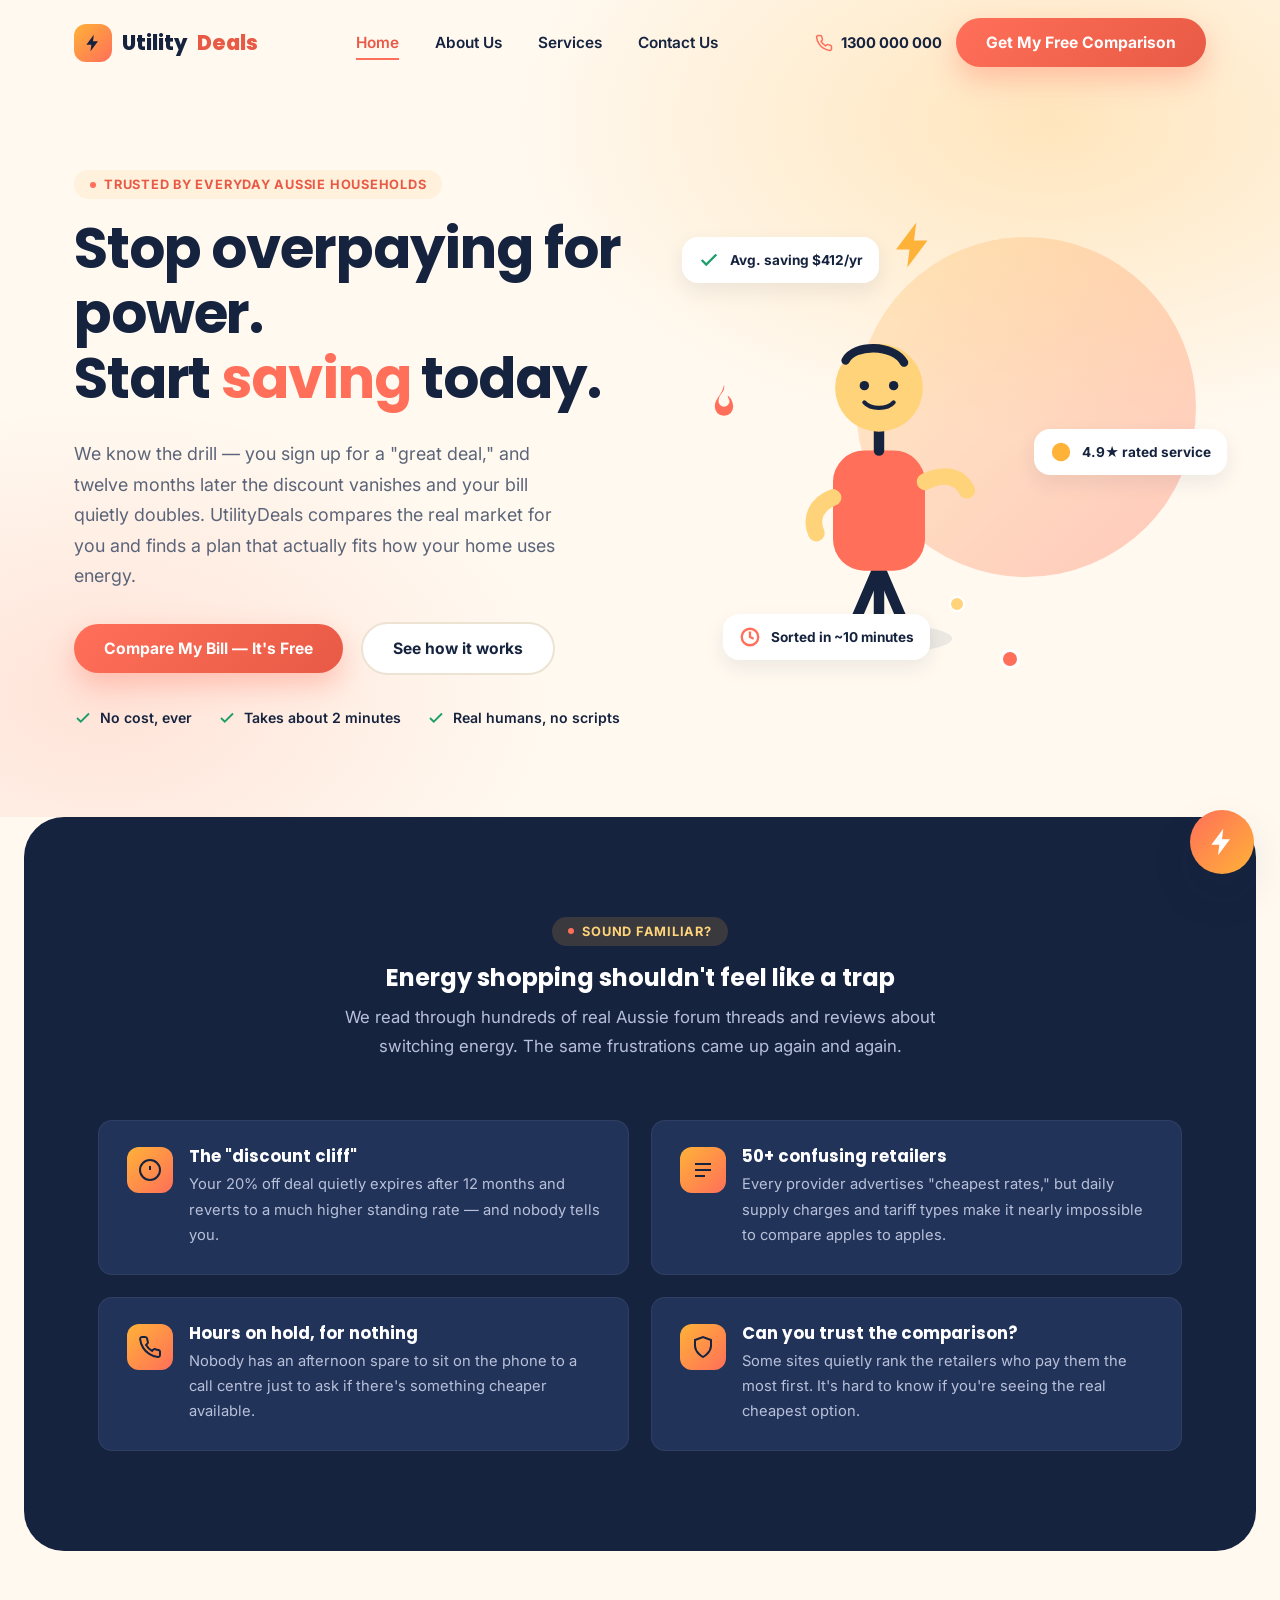
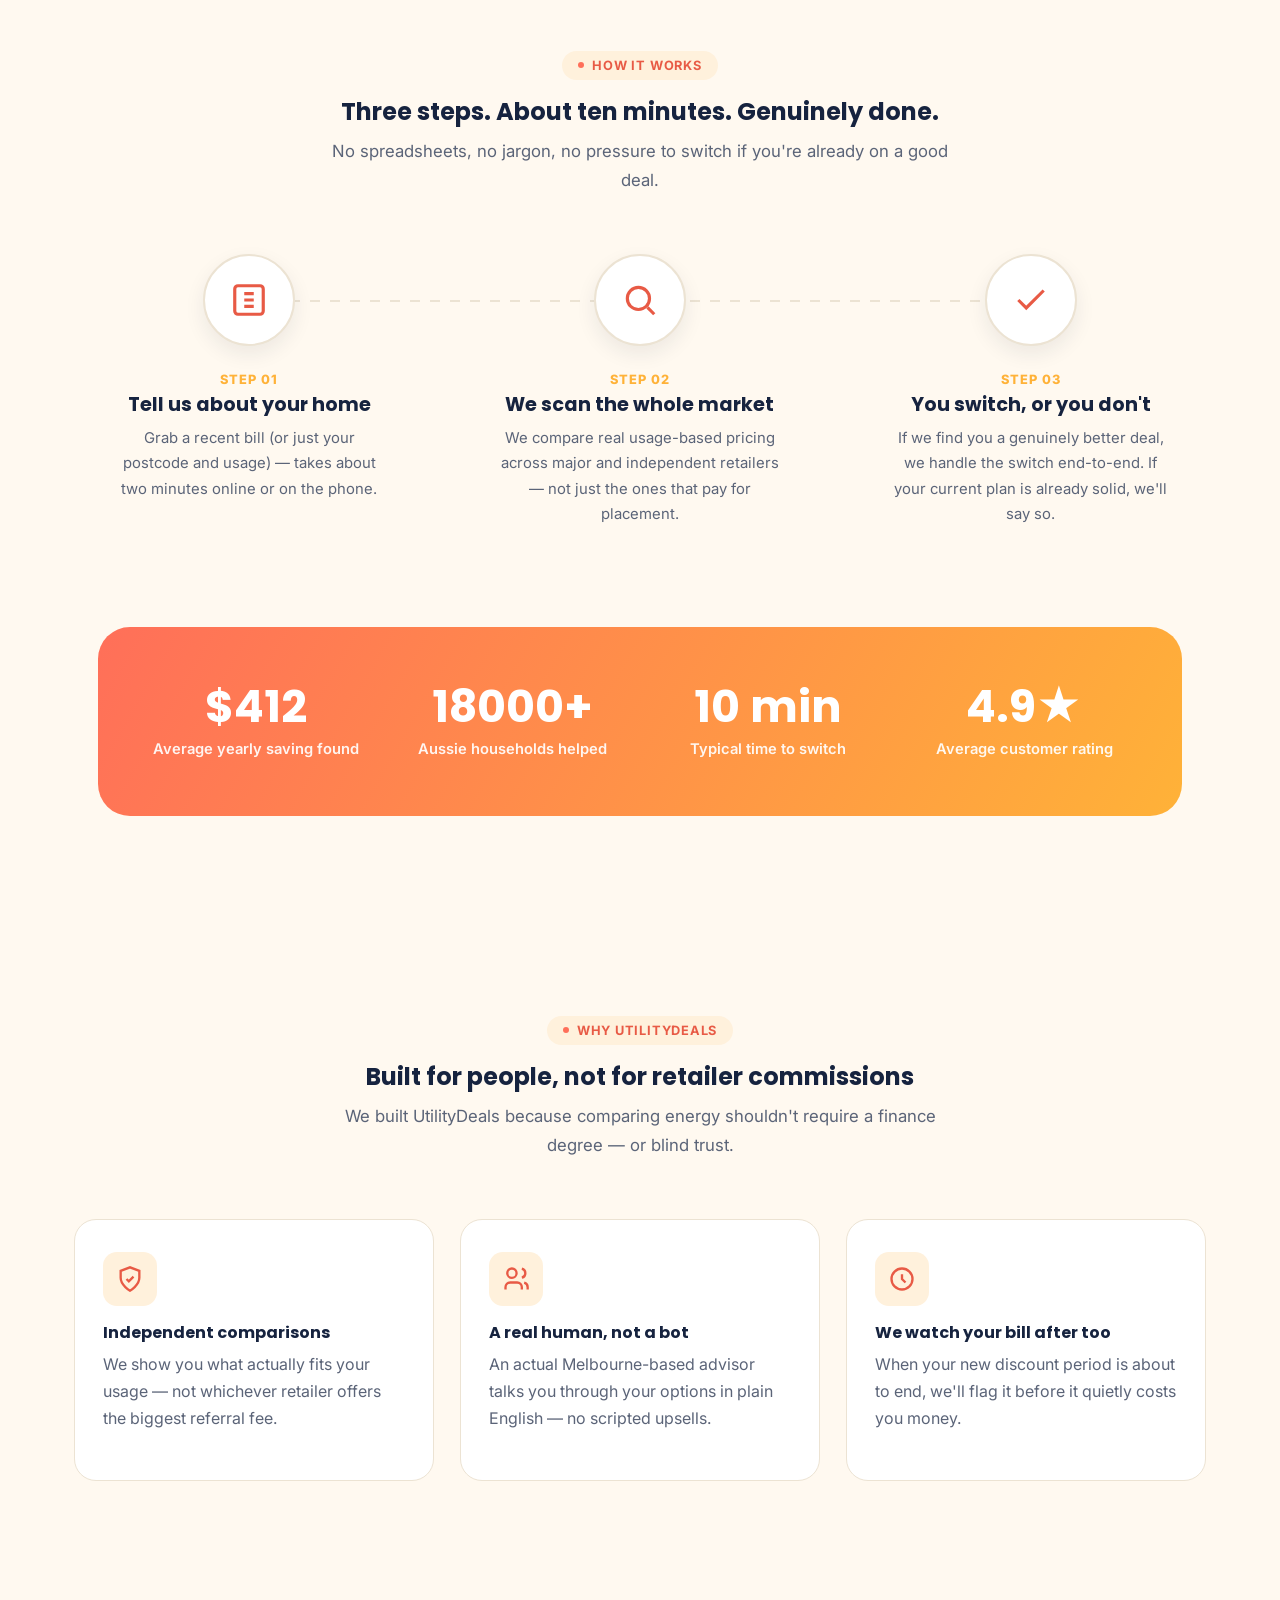
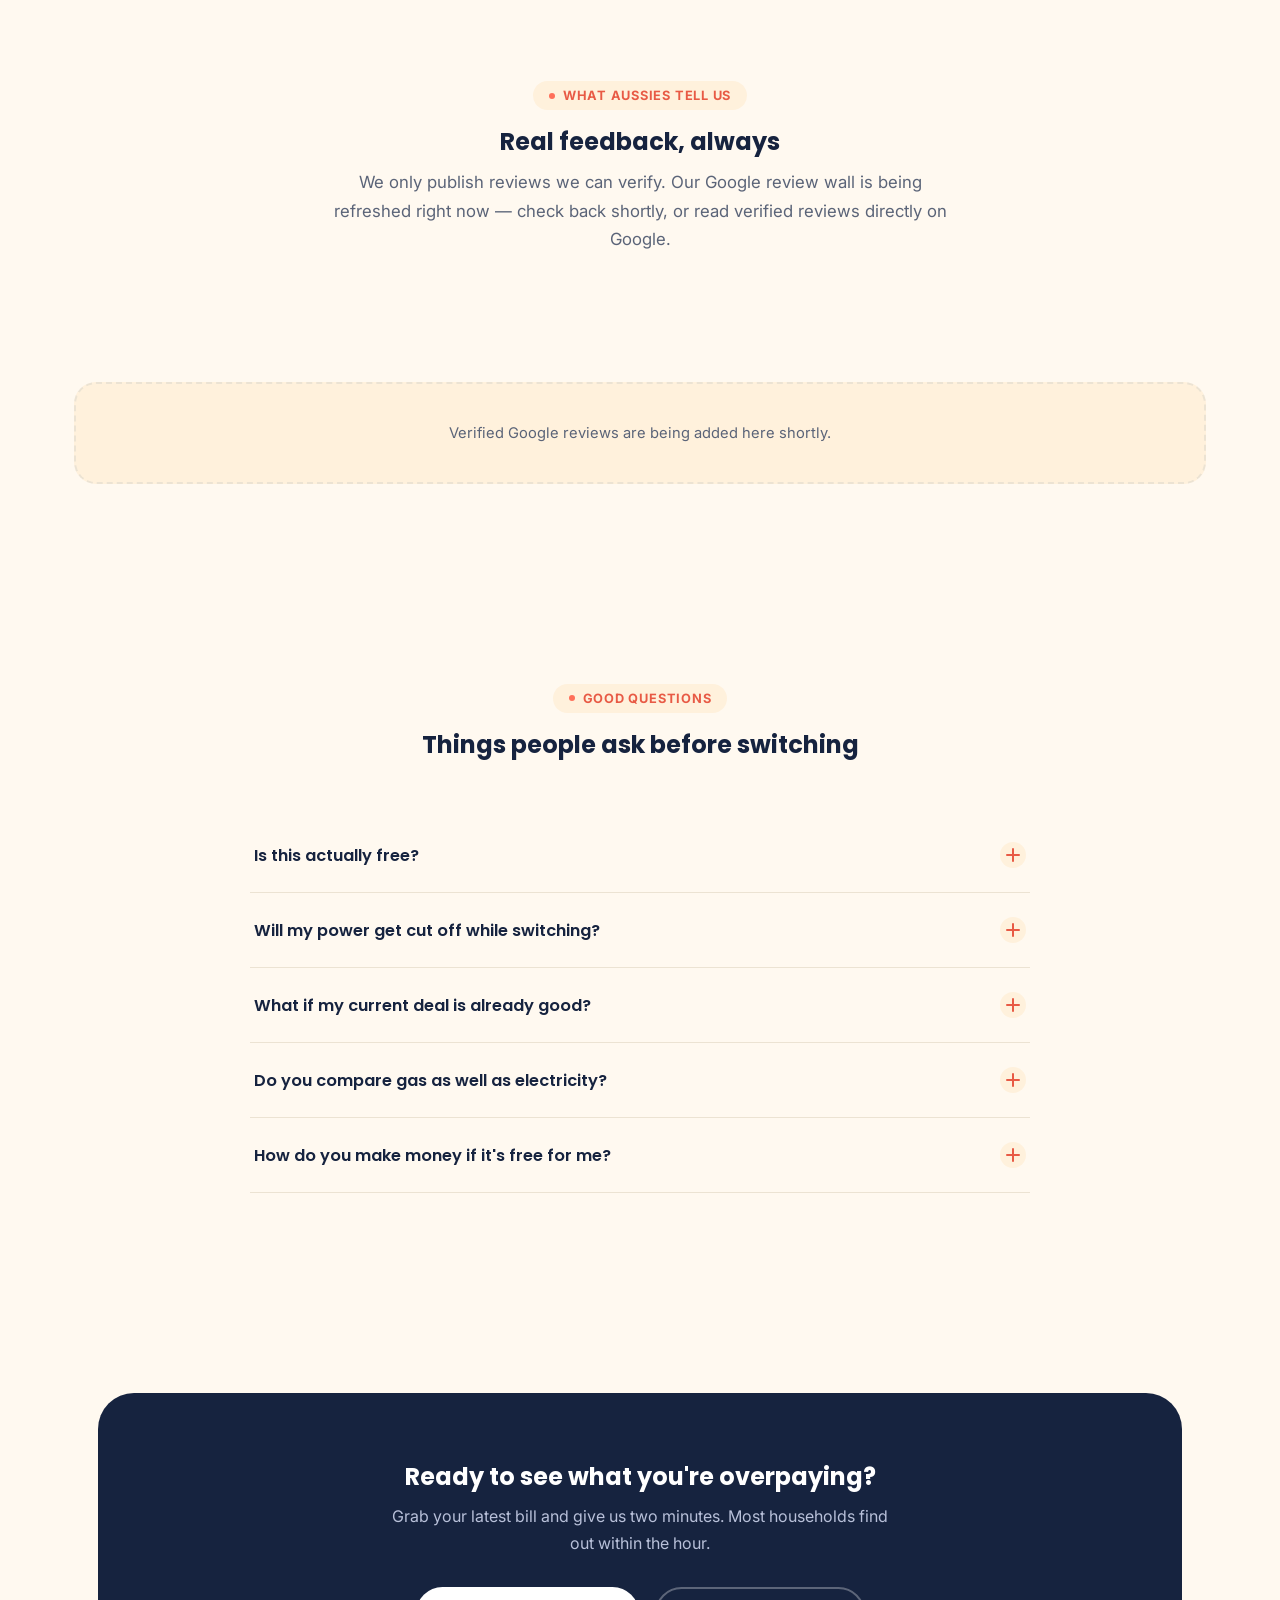
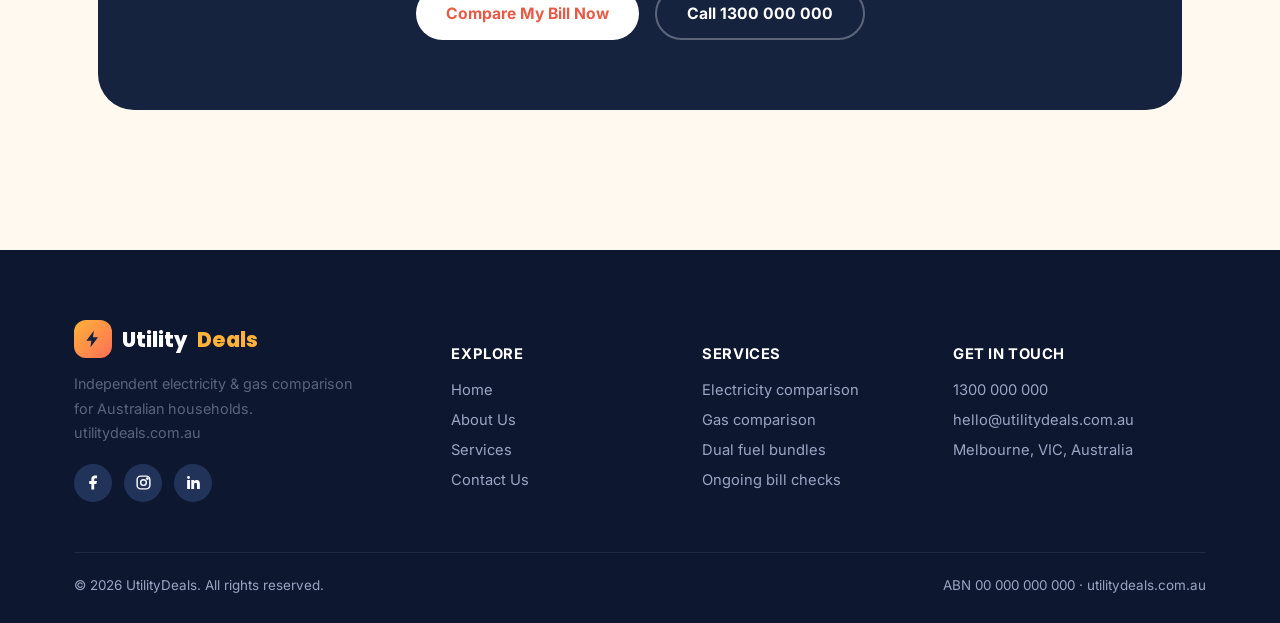
==== index.html @ cd5cb6c4 "Add UtilityDeals redesign: 4-page animated marketing site Static HTML/CSS/JS site (Home, About Us, S" ====
<!DOCTYPE html>
<html lang="en-AU">
<head>
<meta charset="UTF-8">
<meta name="viewport" content="width=device-width, initial-scale=1.0">
<title>UtilityDeals — Stop Overpaying for Power. Start Saving Today.</title>
<meta name="description" content="UtilityDeals compares electricity and gas plans from Australia's retailers and finds you a genuinely better deal — no bias, no jargon, no hold music.">
<link rel="preconnect" href="https://fonts.googleapis.com">
<link rel="preconnect" href="https://fonts.gstatic.com" crossorigin>
<link href="https://fonts.googleapis.com/css2?family=Inter:wght@400;500;600;700;800&family=Poppins:wght@600;700;800&display=swap" rel="stylesheet">
<link rel="stylesheet" href="css/style.css">
</head>
<body>

<!-- ============ HEADER ============ -->
<header class="site-header">
  <div class="container nav-inner">
    <a href="index.html" class="logo">
      <span class="mark">
        <svg viewBox="0 0 24 24" fill="none"><path d="M13 2 4 14h6l-1 8 9-12h-6l1-8Z" fill="#16233F"/></svg>
      </span>
      Utility<span class="hub">Deals</span>
    </a>
    <nav class="nav-links">
      <a href="index.html">Home</a>
      <a href="about.html">About Us</a>
      <a href="services.html">Services</a>
      <a href="contact.html">Contact Us</a>
    </nav>
    <div class="nav-cta">
      <a href="tel:1300000000" class="nav-phone">
        <svg viewBox="0 0 24 24" fill="none" stroke="currentColor" stroke-width="2"><path d="M22 16.92v3a2 2 0 0 1-2.18 2 19.79 19.79 0 0 1-8.63-3.07 19.5 19.5 0 0 1-6-6 19.79 19.79 0 0 1-3.07-8.67A2 2 0 0 1 4.11 2h3a2 2 0 0 1 2 1.72c.127.96.362 1.903.7 2.81a2 2 0 0 1-.45 2.11L8.09 9.91a16 16 0 0 0 6 6l1.27-1.27a2 2 0 0 1 2.11-.45c.907.338 1.85.573 2.81.7A2 2 0 0 1 22 16.92z"/></svg>
        1300 000 000
      </a>
      <a href="contact.html" class="btn btn-primary">Get My Free Comparison</a>
    </div>
    <button class="menu-toggle" aria-label="Menu"><span></span><span></span><span></span></button>
  </div>
</header>

<!-- ============ HERO ============ -->
<section class="hero">
  <div class="container hero-grid">
    <div class="hero-copy">
      <div class="eyebrow reveal in"><span class="dot"></span> Trusted by everyday Aussie households</div>
      <h1 class="reveal in">Stop overpaying for power.<br>Start <span class="accent">saving</span> today.</h1>
      <p class="hero-sub reveal in">We know the drill — you sign up for a "great deal," and twelve months later the discount vanishes and your bill quietly doubles. UtilityDeals compares the real market for you and finds a plan that actually fits how your home uses energy.</p>
      <div class="hero-actions reveal in">
        <a href="contact.html" class="btn btn-primary">Compare My Bill — It's Free</a>
        <a href="services.html" class="btn btn-ghost">See how it works</a>
      </div>
      <div class="hero-trust reveal in">
        <div class="item"><svg viewBox="0 0 24 24" fill="none" stroke="currentColor" stroke-width="2.5"><path d="M20 6 9 17l-5-5"/></svg> No cost, ever</div>
        <div class="item"><svg viewBox="0 0 24 24" fill="none" stroke="currentColor" stroke-width="2.5"><path d="M20 6 9 17l-5-5"/></svg> Takes about 2 minutes</div>
        <div class="item"><svg viewBox="0 0 24 24" fill="none" stroke="currentColor" stroke-width="2.5"><path d="M20 6 9 17l-5-5"/></svg> Real humans, no scripts</div>
      </div>
    </div>

    <div class="hero-art">
      <div class="blob" data-depth="10" style="width:340px;height:340px;top:6%;right:2%;background:linear-gradient(135deg,var(--gold-light),var(--coral));opacity:.35;"></div>

      <!-- Mascot character -->
      <svg data-depth="18" class="walk-cycle" style="position:absolute;left:14%;bottom:6%;width:230px" viewBox="0 0 220 320" fill="none">
        <ellipse cx="110" cy="300" rx="70" ry="14" fill="#16233F" opacity=".08"/>
        <path d="M110 300v-70" stroke="#16233F" stroke-width="10" stroke-linecap="round"/>
        <path d="M110 230 80 300M110 230l30 70" stroke="#16233F" stroke-width="10" stroke-linecap="round"/>
        <rect x="66" y="120" width="88" height="115" rx="30" fill="#FF6F59"/>
        <path d="M110 120V90" stroke="#16233F" stroke-width="10" stroke-linecap="round"/>
        <g class="wave-hand">
          <path d="M154 150c20-10 34-4 40 8" stroke="#FFD37A" stroke-width="16" stroke-linecap="round"/>
        </g>
        <path d="M66 165c-16 6-22 20-16 34" stroke="#FFD37A" stroke-width="16" stroke-linecap="round"/>
        <circle cx="110" cy="60" r="42" fill="#FFD37A"/>
        <circle cx="96" cy="58" r="4.5" fill="#16233F"/>
        <circle cx="124" cy="58" r="4.5" fill="#16233F"/>
        <path d="M96 74c6 7 22 7 28 0" stroke="#16233F" stroke-width="4" stroke-linecap="round"/>
        <path d="M78 34c8-16 46-16 56 2" stroke="#16233F" stroke-width="8" stroke-linecap="round" fill="none"/>
      </svg>

      <!-- floating lightning + flame + coins -->
      <svg data-depth="30" class="spark" style="position:absolute;top:2%;left:38%;width:54px" viewBox="0 0 24 24" fill="none"><path d="M13 2 4 14h6l-1 8 9-12h-6l1-8Z" fill="#FFB238"/></svg>
      <svg data-depth="24" style="position:absolute;top:36%;left:2%;width:44px" viewBox="0 0 24 24" fill="none"><path d="M12 2c1 4-3 5-3 9a3 3 0 0 0 6 0c0-1-1-2-1-3 2 1 3 4 3 6a5 5 0 0 1-10 0c0-5 4-6 5-12Z" fill="#FF6F59"/></svg>

      <div class="coin-drift" style="position:absolute;left:40%;bottom:10%;width:26px;height:26px;border-radius:50%;background:var(--gold);border:3px solid #fff;box-shadow:var(--shadow-sm)"></div>
      <div class="coin-drift d2" style="position:absolute;left:60%;bottom:4%;width:20px;height:20px;border-radius:50%;background:var(--coral);border:3px solid #fff;"></div>
      <div class="coin-drift d3" style="position:absolute;left:50%;bottom:16%;width:16px;height:16px;border-radius:50%;background:var(--gold-light);border:2px solid #fff;"></div>

      <div class="float-badge badge-1" data-depth="-14">
        <svg viewBox="0 0 24 24" fill="none" stroke="var(--green)" stroke-width="2.5"><path d="M20 6 9 17l-5-5"/></svg>
        Avg. saving $412/yr
      </div>
      <div class="float-badge badge-2" data-depth="-10">
        <svg viewBox="0 0 24 24" fill="none"><circle cx="12" cy="12" r="10" fill="#FFB238"/></svg>
        4.9★ rated service
      </div>
      <div class="float-badge badge-3" data-depth="-18">
        <svg viewBox="0 0 24 24" fill="none" stroke="var(--coral)" stroke-width="2.5"><path d="M12 6v6l4 2"/><circle cx="12" cy="12" r="9"/></svg>
        Sorted in ~10 minutes
      </div>
    </div>
  </div>
</section>

<!-- ============ PAIN POINTS ============ -->
<section class="pain-section">
  <div class="container">
    <div class="section-head reveal">
      <div class="eyebrow" style="background:rgba(255,178,56,.15);color:var(--gold-light)"><span class="dot"></span> Sound familiar?</div>
      <h2>Energy shopping shouldn't feel like a trap</h2>
      <p>We read through hundreds of real Aussie forum threads and reviews about switching energy. The same frustrations came up again and again.</p>
    </div>
    <div class="pain-grid stagger">
      <div class="pain-card reveal">
        <div class="ico"><svg viewBox="0 0 24 24" fill="none" stroke="#16233F" stroke-width="2"><path d="M12 8v4M12 16h.01"/><circle cx="12" cy="12" r="10"/></svg></div>
        <div><h4>The "discount cliff"</h4><p>Your 20% off deal quietly expires after 12 months and reverts to a much higher standing rate — and nobody tells you.</p></div>
      </div>
      <div class="pain-card reveal">
        <div class="ico"><svg viewBox="0 0 24 24" fill="none" stroke="#16233F" stroke-width="2"><path d="M4 6h16M4 12h16M4 18h10"/></svg></div>
        <div><h4>50+ confusing retailers</h4><p>Every provider advertises "cheapest rates," but daily supply charges and tariff types make it nearly impossible to compare apples to apples.</p></div>
      </div>
      <div class="pain-card reveal">
        <div class="ico"><svg viewBox="0 0 24 24" fill="none" stroke="#16233F" stroke-width="2"><path d="M22 16.92v3a2 2 0 0 1-2.18 2 19.79 19.79 0 0 1-8.63-3.07 19.5 19.5 0 0 1-6-6 19.79 19.79 0 0 1-3.07-8.67A2 2 0 0 1 4.11 2h3a2 2 0 0 1 2 1.72c.127.96.362 1.903.7 2.81a2 2 0 0 1-.45 2.11L8.09 9.91a16 16 0 0 0 6 6l1.27-1.27a2 2 0 0 1 2.11-.45c.907.338 1.85.573 2.81.7A2 2 0 0 1 22 16.92z"/></svg></div>
        <div><h4>Hours on hold, for nothing</h4><p>Nobody has an afternoon spare to sit on the phone to a call centre just to ask if there's something cheaper available.</p></div>
      </div>
      <div class="pain-card reveal">
        <div class="ico"><svg viewBox="0 0 24 24" fill="none" stroke="#16233F" stroke-width="2"><path d="M12 22s8-4.5 8-11V5l-8-3-8 3v6c0 6.5 8 11 8 11Z"/></svg></div>
        <div><h4>Can you trust the comparison?</h4><p>Some sites quietly rank the retailers who pay them the most first. It's hard to know if you're seeing the real cheapest option.</p></div>
      </div>
    </div>
  </div>
</section>

<!-- ============ HOW IT WORKS ============ -->
<section class="steps">
  <div class="container">
    <div class="section-head reveal">
      <div class="eyebrow"><span class="dot"></span> How it works</div>
      <h2>Three steps. About ten minutes. Genuinely done.</h2>
      <p>No spreadsheets, no jargon, no pressure to switch if you're already on a good deal.</p>
    </div>
    <div class="steps-track stagger">
      <div class="step reveal">
        <div class="step-num"><svg viewBox="0 0 24 24" fill="none" stroke="currentColor" stroke-width="2"><path d="M9 12h6M9 16h6M9 8h6M5 21h14a2 2 0 0 0 2-2V5a2 2 0 0 0-2-2H5a2 2 0 0 0-2 2v14a2 2 0 0 0 2 2Z"/></svg></div>
        <span class="step-tag">Step 01</span>
        <h3>Tell us about your home</h3>
        <p>Grab a recent bill (or just your postcode and usage) — takes about two minutes online or on the phone.</p>
      </div>
      <div class="step reveal">
        <div class="step-num"><svg viewBox="0 0 24 24" fill="none" stroke="currentColor" stroke-width="2"><circle cx="11" cy="11" r="7"/><path d="m21 21-4.3-4.3"/></svg></div>
        <span class="step-tag">Step 02</span>
        <h3>We scan the whole market</h3>
        <p>We compare real usage-based pricing across major and independent retailers — not just the ones that pay for placement.</p>
      </div>
      <div class="step reveal">
        <div class="step-num"><svg viewBox="0 0 24 24" fill="none" stroke="currentColor" stroke-width="2"><path d="M20 6 9 17l-5-5"/></svg></div>
        <span class="step-tag">Step 03</span>
        <h3>You switch, or you don't</h3>
        <p>If we find you a genuinely better deal, we handle the switch end-to-end. If your current plan is already solid, we'll say so.</p>
      </div>
    </div>
  </div>
</section>

<!-- ============ STATS ============ -->
<section style="padding-top:0">
  <div class="container">
    <div class="stats-band reveal-scale">
      <div class="stats-grid">
        <div class="stat"><h3><span data-count="412" data-prefix="$">0</span></h3><p>Average yearly saving found</p></div>
        <div class="stat"><h3><span data-count="18000" data-suffix="+">0</span></h3><p>Aussie households helped</p></div>
        <div class="stat"><h3><span data-count="10" data-suffix=" min">0</span></h3><p>Typical time to switch</p></div>
        <div class="stat"><h3><span data-count="4.9" data-suffix="★">0</span></h3><p>Average customer rating</p></div>
      </div>
    </div>
  </div>
</section>

<!-- ============ DIFFERENCE ============ -->
<section>
  <div class="container">
    <div class="section-head reveal">
      <div class="eyebrow"><span class="dot"></span> Why UtilityDeals</div>
      <h2>Built for people, not for retailer commissions</h2>
      <p>We built UtilityDeals because comparing energy shouldn't require a finance degree — or blind trust.</p>
    </div>
    <div class="diff-grid stagger">
      <div class="diff-card reveal">
        <div class="ico"><svg viewBox="0 0 24 24" fill="none" stroke="currentColor" stroke-width="2"><path d="M12 22s8-4.5 8-11V5l-8-3-8 3v6c0 6.5 8 11 8 11Z"/><path d="m9 12 2 2 4-4"/></svg></div>
        <h4>Independent comparisons</h4>
        <p>We show you what actually fits your usage — not whichever retailer offers the biggest referral fee.</p>
      </div>
      <div class="diff-card reveal">
        <div class="ico"><svg viewBox="0 0 24 24" fill="none" stroke="currentColor" stroke-width="2"><path d="M17 21v-2a4 4 0 0 0-4-4H7a4 4 0 0 0-4 4v2M12.5 7a4 4 0 1 1-8 0 4 4 0 0 1 8 0ZM22 21v-2a4 4 0 0 0-3-3.87M17 3.13a4 4 0 0 1 0 7.75"/></svg></div>
        <h4>A real human, not a bot</h4>
        <p>An actual Melbourne-based advisor talks you through your options in plain English — no scripted upsells.</p>
      </div>
      <div class="diff-card reveal">
        <div class="ico"><svg viewBox="0 0 24 24" fill="none" stroke="currentColor" stroke-width="2"><path d="M12 8v4l3 3"/><circle cx="12" cy="12" r="9"/></svg></div>
        <h4>We watch your bill after too</h4>
        <p>When your new discount period is about to end, we'll flag it before it quietly costs you money.</p>
      </div>
    </div>
  </div>
</section>

<!-- ============ TRUST / REVIEWS ============ -->
<section>
  <div class="container">
    <div class="section-head reveal">
      <div class="eyebrow"><span class="dot"></span> What Aussies tell us</div>
      <h2>Real feedback, always</h2>
      <p>We only publish reviews we can verify. Our Google review wall is being refreshed right now — check back shortly, or read verified reviews directly on Google.</p>
    </div>
    <div class="trust-strip reveal">
      <div class="stars">
        <svg viewBox="0 0 24 24" fill="currentColor"><path d="M12 2l2.9 6.6 7.1.6-5.4 4.6 1.7 7-6.3-3.9L6 21l1.7-7L2.3 9.2l7.1-.6L12 2Z"/></svg>
        <svg viewBox="0 0 24 24" fill="currentColor"><path d="M12 2l2.9 6.6 7.1.6-5.4 4.6 1.7 7-6.3-3.9L6 21l1.7-7L2.3 9.2l7.1-.6L12 2Z"/></svg>
        <svg viewBox="0 0 24 24" fill="currentColor"><path d="M12 2l2.9 6.6 7.1.6-5.4 4.6 1.7 7-6.3-3.9L6 21l1.7-7L2.3 9.2l7.1-.6L12 2Z"/></svg>
        <svg viewBox="0 0 24 24" fill="currentColor"><path d="M12 2l2.9 6.6 7.1.6-5.4 4.6 1.7 7-6.3-3.9L6 21l1.7-7L2.3 9.2l7.1-.6L12 2Z"/></svg>
        <svg viewBox="0 0 24 24" fill="currentColor"><path d="M12 2l2.9 6.6 7.1.6-5.4 4.6 1.7 7-6.3-3.9L6 21l1.7-7L2.3 9.2l7.1-.6L12 2Z"/></svg>
      </div>
      <strong>Rated by real customers on Google</strong>
    </div>
    <div class="review-placeholder reveal">
      Verified Google reviews are being added here shortly.
    </div>
  </div>
</section>

<!-- ============ FAQ ============ -->
<section>
  <div class="container">
    <div class="section-head reveal">
      <div class="eyebrow"><span class="dot"></span> Good questions</div>
      <h2>Things people ask before switching</h2>
    </div>
    <div class="faq-list stagger">
      <div class="faq-item reveal">
        <button class="faq-q">Is this actually free? <span class="plus"></span></button>
        <div class="faq-a"><p>Yes — completely. We're paid a referral fee by the retailer only if you choose to switch, so it never costs you a cent to compare, and there's zero obligation to move.</p></div>
      </div>
      <div class="faq-item reveal">
        <button class="faq-q">Will my power get cut off while switching? <span class="plus"></span></button>
        <div class="faq-a"><p>No. Switching retailers doesn't involve any physical changes to your connection — there's no risk of an outage, and there's nothing you need to do on the day.</p></div>
      </div>
      <div class="faq-item reveal">
        <button class="faq-q">What if my current deal is already good? <span class="plus"></span></button>
        <div class="faq-a"><p>Then we'll tell you straight up. We're not here to switch you for the sake of it — about 1 in 5 customers we check are already on a solid plan, and we say so.</p></div>
      </div>
      <div class="faq-item reveal">
        <button class="faq-q">Do you compare gas as well as electricity? <span class="plus"></span></button>
        <div class="faq-a"><p>Yes — electricity, gas, and dual-fuel bundles across every state where deregulated retail competition applies (NSW, VIC, SA, QLD, ACT, TAS).</p></div>
      </div>
      <div class="faq-item reveal">
        <button class="faq-q">How do you make money if it's free for me? <span class="plus"></span></button>
        <div class="faq-a"><p>Retailers pay us a small fee when we successfully connect a new customer — the same amount regardless of which retailer you choose, so we have no incentive to steer you anywhere.</p></div>
      </div>
    </div>
  </div>
</section>

<!-- ============ CTA BANNER ============ -->
<section>
  <div class="container">
    <div class="cta-banner reveal-scale">
      <h2>Ready to see what you're overpaying?</h2>
      <p>Grab your latest bill and give us two minutes. Most households find out within the hour.</p>
      <div class="actions">
        <a href="contact.html" class="btn btn-light">Compare My Bill Now</a>
        <a href="tel:1300000000" class="btn" style="background:transparent;color:#fff;border:2px solid rgba(255,255,255,.3)">Call 1300 000 000</a>
      </div>
    </div>
  </div>
</section>

<!-- ============ FOOTER ============ -->
<footer class="site-footer">
  <div class="container">
    <div class="footer-grid">
      <div class="footer-brand">
        <a href="index.html" class="logo"><span class="mark"><svg viewBox="0 0 24 24" fill="none"><path d="M13 2 4 14h6l-1 8 9-12h-6l1-8Z" fill="#16233F"/></svg></span>Utility<span class="hub" style="color:var(--gold)">Deals</span></a>
        <p>Independent electricity &amp; gas comparison for Australian households. utilitydeals.com.au</p>
        <div class="footer-social">
          <a href="#" aria-label="Facebook"><svg viewBox="0 0 24 24" fill="currentColor"><path d="M13 22v-8h3l1-4h-4V8c0-1.1.4-2 2-2h2V2h-3c-3 0-5 1.8-5 5v3H6v4h3v8h4Z"/></svg></a>
          <a href="#" aria-label="Instagram"><svg viewBox="0 0 24 24" fill="none" stroke="currentColor" stroke-width="2"><rect x="3" y="3" width="18" height="18" rx="5"/><circle cx="12" cy="12" r="4"/><circle cx="17.5" cy="6.5" r="1"/></svg></a>
          <a href="#" aria-label="LinkedIn"><svg viewBox="0 0 24 24" fill="currentColor"><path d="M6.94 5a2 2 0 1 1-4-.02 2 2 0 0 1 4 .02ZM3 8.5h4V21H3V8.5Zm6.5 0H13v1.7h.06c.5-.9 1.7-1.9 3.5-1.9 3.7 0 4.4 2.4 4.4 5.6V21h-4v-5.7c0-1.4 0-3.1-1.9-3.1s-2.2 1.5-2.2 3v5.8h-4V8.5Z"/></svg></a>
        </div>
      </div>
      <div>
        <h5>Explore</h5>
        <ul>
          <li><a href="index.html">Home</a></li>
          <li><a href="about.html">About Us</a></li>
          <li><a href="services.html">Services</a></li>
          <li><a href="contact.html">Contact Us</a></li>
        </ul>
      </div>
      <div>
        <h5>Services</h5>
        <ul>
          <li><a href="services.html">Electricity comparison</a></li>
          <li><a href="services.html">Gas comparison</a></li>
          <li><a href="services.html">Dual fuel bundles</a></li>
          <li><a href="services.html">Ongoing bill checks</a></li>
        </ul>
      </div>
      <div>
        <h5>Get in touch</h5>
        <ul>
          <li>1300 000 000</li>
          <li>hello@utilitydeals.com.au</li>
          <li>Melbourne, VIC, Australia</li>
        </ul>
      </div>
    </div>
    <div class="footer-bottom">
      <span>© 2026 UtilityDeals. All rights reserved.</span>
      <span>ABN 00 000 000 000 · utilitydeals.com.au</span>
    </div>
  </div>
</footer>

<a href="contact.html" class="mascot-fab" aria-label="Get a free comparison" title="Get a free comparison">
  <svg viewBox="0 0 24 24" fill="none"><path d="M13 2 4 14h6l-1 8 9-12h-6l1-8Z" fill="currentColor"/></svg>
</a>

<script src="js/main.js"></script>
</body>
</html>
---- css/style.css ----
/* ===========================================================
   UtilityDeals — global styles
   =========================================================== */

:root {
  --navy: #16233F;
  --navy-dark: #0D1730;
  --navy-soft: #22335A;
  --gold: #FFB238;
  --gold-light: #FFD37A;
  --coral: #FF6F59;
  --coral-dark: #E85A45;
  --green: #1E9E6B;
  --cream: #FFF9F0;
  --cream-2: #FFF1DC;
  --white: #FFFFFF;
  --text-dark: #1B2233;
  --text-muted: #5B6478;
  --border: #ECE3D3;
  --shadow: 0 20px 45px rgba(22, 35, 63, 0.10);
  --shadow-sm: 0 8px 20px rgba(22, 35, 63, 0.08);
  --radius: 22px;
  --radius-sm: 14px;
  --ease: cubic-bezier(.22,1,.36,1);
}

* { box-sizing: border-box; }
html { scroll-behavior: smooth; }

body {
  margin: 0;
  font-family: 'Inter', system-ui, -apple-system, sans-serif;
  color: var(--text-dark);
  background: var(--cream);
  overflow-x: hidden;
  -webkit-font-smoothing: antialiased;
}

h1, h2, h3, h4 {
  font-family: 'Poppins', 'Inter', sans-serif;
  font-weight: 700;
  line-height: 1.15;
  margin: 0 0 .5em;
  color: var(--navy);
}

p { line-height: 1.7; color: var(--text-muted); margin: 0 0 1em; }
a { text-decoration: none; color: inherit; }
img, svg { max-width: 100%; display: block; }
ul { margin: 0; padding: 0; list-style: none; }
button { font-family: inherit; cursor: pointer; }

.container {
  width: 100%;
  max-width: 1180px;
  margin: 0 auto;
  padding: 0 24px;
}

.eyebrow {
  display: inline-flex;
  align-items: center;
  gap: 8px;
  font-size: .8rem;
  font-weight: 700;
  letter-spacing: .06em;
  text-transform: uppercase;
  color: var(--coral-dark);
  background: var(--cream-2);
  padding: 7px 16px;
  border-radius: 100px;
  margin-bottom: 18px;
}
.eyebrow .dot { width: 6px; height: 6px; border-radius: 50%; background: var(--coral); animation: pulse 1.8s infinite; }

@keyframes pulse {
  0%,100% { transform: scale(1); opacity: 1; }
  50% { transform: scale(1.6); opacity: .4; }
}

/* ---------- Buttons ---------- */
.btn {
  display: inline-flex;
  align-items: center;
  justify-content: center;
  gap: 10px;
  padding: 15px 30px;
  border-radius: 100px;
  font-weight: 700;
  font-size: .98rem;
  border: none;
  transition: transform .3s var(--ease), box-shadow .3s var(--ease), background .3s;
  white-space: nowrap;
}
.btn-primary {
  background: linear-gradient(135deg, var(--coral), var(--coral-dark));
  color: var(--white);
  box-shadow: 0 12px 28px rgba(255,111,89,.35);
}
.btn-primary:hover { transform: translateY(-3px); box-shadow: 0 16px 34px rgba(255,111,89,.45); }
.btn-ghost {
  background: var(--white);
  color: var(--navy);
  border: 2px solid var(--border);
}
.btn-ghost:hover { border-color: var(--navy); transform: translateY(-3px); }
.btn-light {
  background: var(--white);
  color: var(--coral-dark);
}
.btn-light:hover { transform: translateY(-3px); box-shadow: 0 12px 28px rgba(0,0,0,.15); }
.btn-block { width: 100%; }

/* ---------- Header ---------- */
.site-header {
  position: fixed;
  top: 0; left: 0; right: 0;
  z-index: 500;
  padding: 18px 0;
  transition: background .35s var(--ease), box-shadow .35s var(--ease), padding .35s var(--ease);
}
.site-header.scrolled {
  background: rgba(255,249,240,.9);
  backdrop-filter: blur(14px);
  box-shadow: 0 6px 24px rgba(22,35,63,.08);
  padding: 12px 0;
}
.nav-inner { display: flex; align-items: center; justify-content: space-between; gap: 20px; }

.logo { display: flex; align-items: center; gap: 10px; font-family: 'Poppins',sans-serif; font-weight: 800; font-size: 1.28rem; color: var(--navy); }
.logo .mark {
  width: 38px; height: 38px; border-radius: 12px;
  background: linear-gradient(135deg, var(--gold), var(--coral));
  display: flex; align-items: center; justify-content: center;
  position: relative;
}
.logo .mark svg { width: 20px; height: 20px; }
.logo span.hub { color: var(--coral-dark); }

.nav-links { display: flex; align-items: center; gap: 36px; }
.nav-links a {
  font-weight: 600; font-size: .96rem; color: var(--navy);
  position: relative; padding: 6px 0;
}
.nav-links a::after {
  content: ""; position: absolute; left: 0; bottom: -2px; height: 2px; width: 0;
  background: var(--coral); transition: width .3s var(--ease);
}
.nav-links a:hover::after, .nav-links a.active::after { width: 100%; }
.nav-links a.active { color: var(--coral-dark); }

.nav-cta { display: flex; align-items: center; gap: 14px; }
.nav-phone { display: flex; align-items: center; gap: 8px; font-weight: 700; font-size: .92rem; color: var(--navy); }
.nav-phone svg { width: 18px; height: 18px; color: var(--coral); }

.menu-toggle {
  display: none; flex-direction: column; gap: 5px; background: none; border: none; padding: 6px;
}
.menu-toggle span { width: 24px; height: 2.5px; background: var(--navy); border-radius: 2px; transition: all .3s; }

/* ---------- Hero ---------- */
.hero {
  position: relative;
  padding: 170px 0 90px;
  overflow: hidden;
  background:
    radial-gradient(60% 55% at 82% 15%, rgba(255,178,56,.28), transparent 70%),
    radial-gradient(50% 50% at 8% 85%, rgba(255,111,89,.16), transparent 70%),
    var(--cream);
}
.hero-grid { display: grid; grid-template-columns: 1.05fr .95fr; gap: 50px; align-items: center; }
.hero h1 { font-size: clamp(2.4rem, 4.4vw, 3.6rem); letter-spacing: -.02em; }
.hero h1 .accent { color: var(--coral); position: relative; white-space: nowrap; }
.hero h1 .accent svg { position: absolute; left: 0; bottom: -10px; width: 100%; }
.hero-sub { font-size: 1.12rem; max-width: 500px; }
.hero-actions { display: flex; align-items: center; gap: 18px; margin: 30px 0 34px; flex-wrap: wrap; }
.hero-trust { display: flex; gap: 26px; flex-wrap: wrap; }
.hero-trust .item { display: flex; align-items: center; gap: 8px; font-size: .88rem; font-weight: 600; color: var(--navy); }
.hero-trust svg { width: 18px; height: 18px; color: var(--green); flex-shrink: 0; }

.hero-art { position: relative; height: 480px; }
.float-badge {
  position: absolute;
  background: var(--white);
  border-radius: 16px;
  padding: 12px 16px;
  box-shadow: var(--shadow-sm);
  display: flex; align-items: center; gap: 10px;
  font-weight: 700; font-size: .85rem; color: var(--navy);
  animation: floaty 5s ease-in-out infinite;
}
.float-badge svg { width: 22px; height: 22px; }
.badge-1 { top: 6%; left: -2%; animation-delay: 0s; }
.badge-2 { top: 46%; right: -4%; animation-delay: 1.1s; }
.badge-3 { bottom: 6%; left: 6%; animation-delay: 2s; }

@keyframes floaty {
  0%,100% { transform: translateY(0px) rotate(0deg); }
  50% { transform: translateY(-16px) rotate(-1.5deg); }
}

.blob {
  position: absolute; border-radius: 50%; filter: blur(0px);
  animation: blobmove 9s ease-in-out infinite;
}
@keyframes blobmove {
  0%,100% { border-radius: 44% 56% 62% 38% / 45% 40% 60% 55%; transform: rotate(0deg) scale(1); }
  33% { border-radius: 58% 42% 40% 60% / 55% 62% 38% 45%; transform: rotate(8deg) scale(1.04); }
  66% { border-radius: 40% 60% 55% 45% / 40% 45% 55% 60%; transform: rotate(-6deg) scale(.97); }
}

.spark { animation: spin 14s linear infinite; transform-origin: center; }
@keyframes spin { to { transform: rotate(360deg); } }

.walk-cycle { animation: bob 2.4s ease-in-out infinite; transform-origin: bottom center; }
@keyframes bob { 0%,100% { transform: translateY(0); } 50% { transform: translateY(-9px); } }

.wave-hand { animation: wave 2.2s ease-in-out infinite; transform-origin: 78% 65%; }
@keyframes wave { 0%,100% { transform: rotate(0deg); } 25% { transform: rotate(-16deg); } 50% { transform: rotate(8deg); } 75% { transform: rotate(-10deg);} }

.coin-drift { animation: drift 6s ease-in-out infinite; }
.coin-drift.d2 { animation-delay: 1.4s; }
.coin-drift.d3 { animation-delay: 2.8s; }
@keyframes drift {
  0% { transform: translateY(10px); opacity: 0; }
  15% { opacity: 1; }
  85% { opacity: 1; }
  100% { transform: translateY(-90px); opacity: 0; }
}

/* ---------- Section basics ---------- */
section { padding: 100px 0; position: relative; }
.section-head { text-align: center; max-width: 640px; margin: 0 auto 60px; }
.section-head p { font-size: 1.05rem; }

.reveal { opacity: 0; transform: translateY(34px); transition: opacity .8s var(--ease), transform .8s var(--ease); }
.reveal.in { opacity: 1; transform: translateY(0); }
.reveal-scale { opacity: 0; transform: scale(.92); transition: opacity .7s var(--ease), transform .7s var(--ease); }
.reveal-scale.in { opacity: 1; transform: scale(1); }
.stagger .reveal:nth-child(1){ transition-delay: .05s; }
.stagger .reveal:nth-child(2){ transition-delay: .16s; }
.stagger .reveal:nth-child(3){ transition-delay: .27s; }
.stagger .reveal:nth-child(4){ transition-delay: .38s; }

/* ---------- Pain points ---------- */
.pain-section { background: var(--navy); color: var(--white); border-radius: 40px; margin: 0 24px; }
.pain-section .container { max-width: 1132px; }
.pain-section .section-head h2, .pain-section .section-head p { color: var(--white); }
.pain-section .section-head p { color: #B8C0D9; }
.pain-grid { display: grid; grid-template-columns: repeat(2, 1fr); gap: 22px; }
.pain-card {
  background: var(--navy-soft);
  border-radius: var(--radius-sm);
  padding: 26px 28px;
  display: flex; gap: 16px;
  border: 1px solid rgba(255,255,255,.06);
  transition: transform .35s var(--ease), background .35s;
}
.pain-card:hover { transform: translateY(-6px); background: #2A3D68; }
.pain-card .ico {
  width: 46px; height: 46px; border-radius: 12px; flex-shrink: 0;
  background: linear-gradient(135deg, var(--gold), var(--coral));
  display: flex; align-items: center; justify-content: center;
}
.pain-card .ico svg { width: 24px; height: 24px; color: var(--navy-dark); }
.pain-card h4 { color: var(--white); font-size: 1.04rem; margin-bottom: 6px; }
.pain-card p { color: #B8C0D9; font-size: .92rem; margin: 0; }

/* ---------- How it works ---------- */
.steps { position: relative; }
.steps-track {
  display: grid; grid-template-columns: repeat(3, 1fr); gap: 40px; position: relative;
}
.steps-track::before {
  content: "";
  position: absolute; top: 46px; left: 12%; right: 12%; height: 2px;
  background: repeating-linear-gradient(90deg, var(--border) 0 10px, transparent 10px 20px);
}
.step { text-align: center; position: relative; }
.step-num {
  width: 92px; height: 92px; margin: 0 auto 22px; border-radius: 50%;
  background: var(--white); border: 2px solid var(--border);
  display: flex; align-items: center; justify-content: center; position: relative; z-index: 2;
  box-shadow: var(--shadow-sm);
  transition: border-color .3s, transform .3s var(--ease);
}
.step:hover .step-num { border-color: var(--coral); transform: translateY(-4px) rotate(-4deg); }
.step-num svg { width: 38px; height: 38px; color: var(--coral-dark); }
.step-tag { font-weight: 800; color: var(--gold); font-size: .8rem; letter-spacing: .08em; text-transform: uppercase; }
.step h3 { margin-top: 6px; font-size: 1.2rem; }
.step p { font-size: .93rem; max-width: 280px; margin: 0 auto; }

/* ---------- Stats ---------- */
.stats-band {
  background: linear-gradient(120deg, var(--coral), var(--gold));
  border-radius: 32px;
  margin: 0 24px;
  padding: 54px 40px;
}
.stats-grid { display: grid; grid-template-columns: repeat(4, 1fr); gap: 20px; text-align: center; }
.stat h3 { color: var(--white); font-size: clamp(2rem, 4vw, 2.8rem); margin-bottom: 4px; }
.stat p { color: rgba(255,255,255,.92); font-weight: 600; margin: 0; font-size: .92rem; }

/* ---------- Difference / values ---------- */
.diff-grid { display: grid; grid-template-columns: repeat(3, 1fr); gap: 26px; }
.diff-card {
  background: var(--white); border-radius: var(--radius); padding: 32px 28px;
  border: 1px solid var(--border); transition: transform .35s var(--ease), box-shadow .35s var(--ease);
}
.diff-card:hover { transform: translateY(-8px); box-shadow: var(--shadow); }
.diff-card .ico {
  width: 54px; height: 54px; border-radius: 14px; margin-bottom: 18px;
  background: var(--cream-2); display: flex; align-items: center; justify-content: center;
}
.diff-card .ico svg { width: 28px; height: 28px; color: var(--coral-dark); }

/* ---------- Trust / reviews ---------- */
.trust-strip {
  display: flex; align-items: center; justify-content: center; gap: 14px;
  flex-wrap: wrap; margin-bottom: 46px;
}
.trust-strip .stars { display: flex; gap: 3px; }
.trust-strip .stars svg { width: 22px; height: 22px; color: var(--gold); }
.trust-strip strong { font-size: 1.05rem; }

.review-grid { display: grid; grid-template-columns: repeat(3, 1fr); gap: 22px; }
.review-card {
  background: var(--white); border: 1px solid var(--border); border-radius: var(--radius);
  padding: 26px; position: relative;
}
.review-card .stars { display: flex; gap: 2px; margin-bottom: 12px; }
.review-card .stars svg { width: 16px; height: 16px; color: var(--gold); }
.review-card p { font-size: .93rem; color: var(--text-dark); }
.review-card .who { display: flex; align-items: center; gap: 10px; margin-top: 14px; }
.review-card .avatar {
  width: 36px; height: 36px; border-radius: 50%; background: var(--cream-2);
  display: flex; align-items: center; justify-content: center; font-weight: 700; color: var(--coral-dark); font-size: .85rem;
}
.review-card .who small { color: var(--text-muted); }

.review-placeholder {
  border: 2px dashed var(--border); border-radius: var(--radius);
  padding: 40px; text-align: center; color: var(--text-muted); font-size: .92rem;
  background: var(--cream-2);
}

/* ---------- FAQ ---------- */
.faq-list { max-width: 780px; margin: 0 auto; }
.faq-item { border-bottom: 1px solid var(--border); }
.faq-q {
  width: 100%; background: none; border: none; text-align: left;
  display: flex; align-items: center; justify-content: space-between;
  padding: 24px 4px; font-family: 'Poppins',sans-serif; font-weight: 600; font-size: 1.02rem; color: var(--navy);
}
.faq-q .plus { width: 26px; height: 26px; border-radius: 50%; background: var(--cream-2); flex-shrink: 0; position: relative; transition: transform .35s var(--ease), background .3s; }
.faq-q .plus::before, .faq-q .plus::after { content: ""; position: absolute; background: var(--coral-dark); border-radius: 2px; }
.faq-q .plus::before { top: 50%; left: 22%; right: 22%; height: 2px; transform: translateY(-50%); }
.faq-q .plus::after { left: 50%; top: 22%; bottom: 22%; width: 2px; transform: translateX(-50%); transition: opacity .3s; }
.faq-item.open .plus { transform: rotate(180deg); background: var(--coral); }
.faq-item.open .plus::after { opacity: 0; }
.faq-a { max-height: 0; overflow: hidden; transition: max-height .4s var(--ease); }
.faq-a p { padding: 0 4px 22px; margin: 0; font-size: .95rem; }

/* ---------- CTA banner ---------- */
.cta-banner {
  background: var(--navy); border-radius: 36px; margin: 0 24px; padding: 70px 40px; text-align: center; position: relative; overflow: hidden;
}
.cta-banner h2, .cta-banner p { color: var(--white); }
.cta-banner p { color: #B8C0D9; max-width: 520px; margin: 0 auto 30px; }
.cta-banner .actions { display: flex; gap: 16px; justify-content: center; flex-wrap: wrap; }

/* ---------- Footer ---------- */
.site-footer { background: var(--navy-dark); color: #9AA5C4; padding: 70px 0 30px; margin-top: 40px; }
.footer-grid { display: grid; grid-template-columns: 1.6fr 1fr 1fr 1.2fr; gap: 40px; margin-bottom: 50px; }
.footer-grid h5 { color: var(--white); font-size: .92rem; margin-bottom: 18px; letter-spacing: .04em; text-transform: uppercase; }
.footer-grid li { margin-bottom: 12px; font-size: .92rem; }
.footer-grid a:hover { color: var(--gold); }
.footer-brand .logo { color: var(--white); margin-bottom: 14px; }
.footer-brand p { max-width: 300px; font-size: .9rem; }
.footer-social { display: flex; gap: 12px; margin-top: 18px; }
.footer-social a { width: 38px; height: 38px; border-radius: 50%; background: var(--navy-soft); display: flex; align-items: center; justify-content: center; transition: background .3s, transform .3s; }
.footer-social a:hover { background: var(--coral); transform: translateY(-3px); }
.footer-social svg { width: 17px; height: 17px; color: var(--white); }
.footer-bottom { border-top: 1px solid rgba(255,255,255,.08); padding-top: 24px; display: flex; justify-content: space-between; flex-wrap: wrap; gap: 12px; font-size: .84rem; }

/* ---------- Inner page hero ---------- */
.page-hero {
  padding: 160px 0 70px;
  background: radial-gradient(60% 60% at 85% 10%, rgba(255,178,56,.25), transparent 70%), var(--cream);
  text-align: center;
}
.page-hero h1 { font-size: clamp(2.2rem, 4vw, 3.1rem); }
.page-hero .crumb { font-weight: 700; color: var(--coral-dark); font-size: .85rem; letter-spacing: .06em; text-transform: uppercase; }

/* ---------- About page ---------- */
.split { display: grid; grid-template-columns: 1fr 1fr; gap: 60px; align-items: center; }
.split.rev { direction: rtl; }
.split.rev > * { direction: ltr; }
.value-list { display: grid; gap: 18px; margin-top: 26px; }
.value-item { display: flex; gap: 16px; align-items: flex-start; }
.value-item .ico { width: 42px; height: 42px; border-radius: 12px; background: var(--cream-2); display: flex; align-items: center; justify-content: center; flex-shrink: 0; }
.value-item .ico svg { width: 22px; height: 22px; color: var(--coral-dark); }
.value-item h4 { margin-bottom: 3px; font-size: 1rem; }
.value-item p { margin: 0; font-size: .92rem; }

.team-grid { display: grid; grid-template-columns: repeat(4, 1fr); gap: 22px; }
.team-card { text-align: center; }
.team-avatar {
  width: 100%; aspect-ratio: 1; border-radius: 24px; margin-bottom: 14px;
  background: linear-gradient(135deg, var(--cream-2), var(--gold-light));
  display: flex; align-items: center; justify-content: center; overflow: hidden;
}
.team-avatar svg { width: 60%; }
.team-card h4 { font-size: .98rem; margin-bottom: 2px; }
.team-card span { font-size: .82rem; color: var(--coral-dark); font-weight: 700; }

.timeline { position: relative; padding-left: 34px; }
.timeline::before { content: ""; position: absolute; left: 8px; top: 6px; bottom: 6px; width: 2px; background: var(--border); }
.timeline-item { position: relative; padding-bottom: 40px; }
.timeline-item::before {
  content: ""; position: absolute; left: -34px; top: 2px; width: 18px; height: 18px; border-radius: 50%;
  background: var(--white); border: 3px solid var(--coral);
}
.timeline-item h4 { margin-bottom: 4px; }
.timeline-item .yr { font-weight: 800; color: var(--gold); font-size: .82rem; letter-spacing: .06em; }

/* ---------- Services page ---------- */
.service-grid { display: grid; grid-template-columns: repeat(2, 1fr); gap: 26px; }
.service-card {
  background: var(--white); border-radius: var(--radius); border: 1px solid var(--border);
  padding: 34px; display: flex; gap: 22px; transition: transform .35s var(--ease), box-shadow .35s var(--ease);
}
.service-card:hover { transform: translateY(-6px); box-shadow: var(--shadow); }
.service-card .ico {
  width: 62px; height: 62px; border-radius: 16px; flex-shrink: 0;
  background: linear-gradient(135deg, var(--gold-light), var(--coral));
  display: flex; align-items: center; justify-content: center;
}
.service-card .ico svg { width: 30px; height: 30px; color: var(--navy-dark); }
.service-card h3 { font-size: 1.15rem; margin-bottom: 8px; }
.service-card ul { margin-top: 14px; display: grid; gap: 8px; }
.service-card ul li { font-size: .88rem; color: var(--text-muted); display: flex; align-items: center; gap: 8px; }
.service-card ul li svg { width: 15px; height: 15px; color: var(--green); flex-shrink: 0; }

.process-compare { display: grid; grid-template-columns: 1fr auto 1fr; gap: 30px; align-items: center; }
.compare-col { background: var(--white); border-radius: var(--radius); padding: 30px; border: 1px solid var(--border); }
.compare-col.us { border-color: var(--coral); box-shadow: var(--shadow); position: relative; }
.compare-col.us::before {
  content: "UtilityDeals"; position: absolute; top: -14px; left: 24px; background: var(--coral); color: var(--white);
  font-size: .75rem; font-weight: 800; padding: 5px 14px; border-radius: 100px; letter-spacing: .04em;
}
.compare-col h4 { margin-bottom: 16px; }
.compare-col li { display: flex; gap: 10px; align-items: flex-start; font-size: .9rem; padding: 8px 0; color: var(--text-muted); }
.compare-col.us li { color: var(--text-dark); }
.compare-col li svg { width: 18px; height: 18px; flex-shrink: 0; margin-top: 1px; }
.compare-vs { width: 46px; height: 46px; border-radius: 50%; background: var(--navy); color: var(--white); display: flex; align-items: center; justify-content: center; font-weight: 800; font-size: .8rem; }

/* ---------- Contact page ---------- */
.contact-grid { display: grid; grid-template-columns: .9fr 1.1fr; gap: 50px; }
.contact-cards { display: grid; gap: 18px; margin-bottom: 30px; }
.contact-card { display: flex; gap: 16px; align-items: flex-start; background: var(--white); border: 1px solid var(--border); border-radius: var(--radius-sm); padding: 20px; transition: transform .3s var(--ease); }
.contact-card:hover { transform: translateY(-4px); }
.contact-card .ico { width: 44px; height: 44px; border-radius: 12px; background: var(--cream-2); display: flex; align-items: center; justify-content: center; flex-shrink: 0; }
.contact-card .ico svg { width: 22px; height: 22px; color: var(--coral-dark); }
.contact-card h4 { margin-bottom: 3px; font-size: .96rem; }
.contact-card p { margin: 0; font-size: .88rem; }

.contact-form {
  background: var(--white); border-radius: var(--radius); border: 1px solid var(--border); padding: 40px; box-shadow: var(--shadow-sm);
}
.form-row { display: grid; grid-template-columns: 1fr 1fr; gap: 18px; margin-bottom: 18px; }
.field { display: flex; flex-direction: column; gap: 7px; }
.field.full { grid-column: 1 / -1; }
.field label { font-size: .85rem; font-weight: 700; color: var(--navy); }
.field input, .field select, .field textarea {
  border: 1.5px solid var(--border); border-radius: 12px; padding: 13px 15px; font-family: inherit; font-size: .95rem;
  background: var(--cream); transition: border-color .25s, box-shadow .25s;
}
.field input:focus, .field select:focus, .field textarea:focus {
  outline: none; border-color: var(--coral); box-shadow: 0 0 0 4px rgba(255,111,89,.13);
}
.field textarea { resize: vertical; min-height: 110px; }
.form-note { font-size: .82rem; margin-top: 14px; text-align: center; }
.form-success {
  display: none; text-align: center; padding: 30px 10px;
}
.form-success.show { display: block; }
.form-success .tick {
  width: 64px; height: 64px; border-radius: 50%; background: var(--green); display: flex; align-items: center; justify-content: center; margin: 0 auto 18px;
  animation: pop .5s var(--ease);
}
@keyframes pop { 0% { transform: scale(0); } 70% { transform: scale(1.12); } 100% { transform: scale(1); } }
.form-success .tick svg { width: 30px; height: 30px; color: var(--white); }

.map-embed { border-radius: var(--radius); overflow: hidden; border: 1px solid var(--border); height: 260px; margin-top: 30px; position: relative; }

/* ---------- Cursor character (fun mascot) ---------- */
.mascot-fab {
  position: fixed; right: 26px; bottom: 26px; z-index: 400;
  width: 64px; height: 64px; border-radius: 50%;
  background: linear-gradient(135deg, var(--coral), var(--gold));
  display: flex; align-items: center; justify-content: center; box-shadow: var(--shadow);
  animation: floaty 4.5s ease-in-out infinite;
}
.mascot-fab svg { width: 32px; height: 32px; color: var(--white); }

/* ---------- Responsive ---------- */
@media (max-width: 980px) {
  .hero-grid, .split, .split.rev, .contact-grid { grid-template-columns: 1fr; }
  .split.rev { direction: ltr; }
  .hero-art { height: 340px; order: -1; }
  .pain-grid, .diff-grid, .service-grid { grid-template-columns: 1fr; }
  .steps-track { grid-template-columns: 1fr; gap: 46px; }
  .steps-track::before { display: none; }
  .stats-grid { grid-template-columns: repeat(2,1fr); gap: 30px; }
  .review-grid { grid-template-columns: 1fr; }
  .footer-grid { grid-template-columns: repeat(2,1fr); }
  .team-grid { grid-template-columns: repeat(2,1fr); }
  .process-compare { grid-template-columns: 1fr; }
  .compare-vs { margin: 0 auto; }
}
@media (max-width: 760px) {
  .nav-links, .nav-phone { display: none; }
  .menu-toggle { display: flex; }
  .form-row { grid-template-columns: 1fr; }
  section { padding: 70px 0; }
}
.nav-open .nav-links {
  display: flex; position: fixed; top: 70px; left: 16px; right: 16px; background: var(--white);
  flex-direction: column; padding: 20px; border-radius: 18px; box-shadow: var(--shadow); gap: 4px; z-index: 400;
}
.nav-open .nav-links a { padding: 12px 8px; width: 100%; }
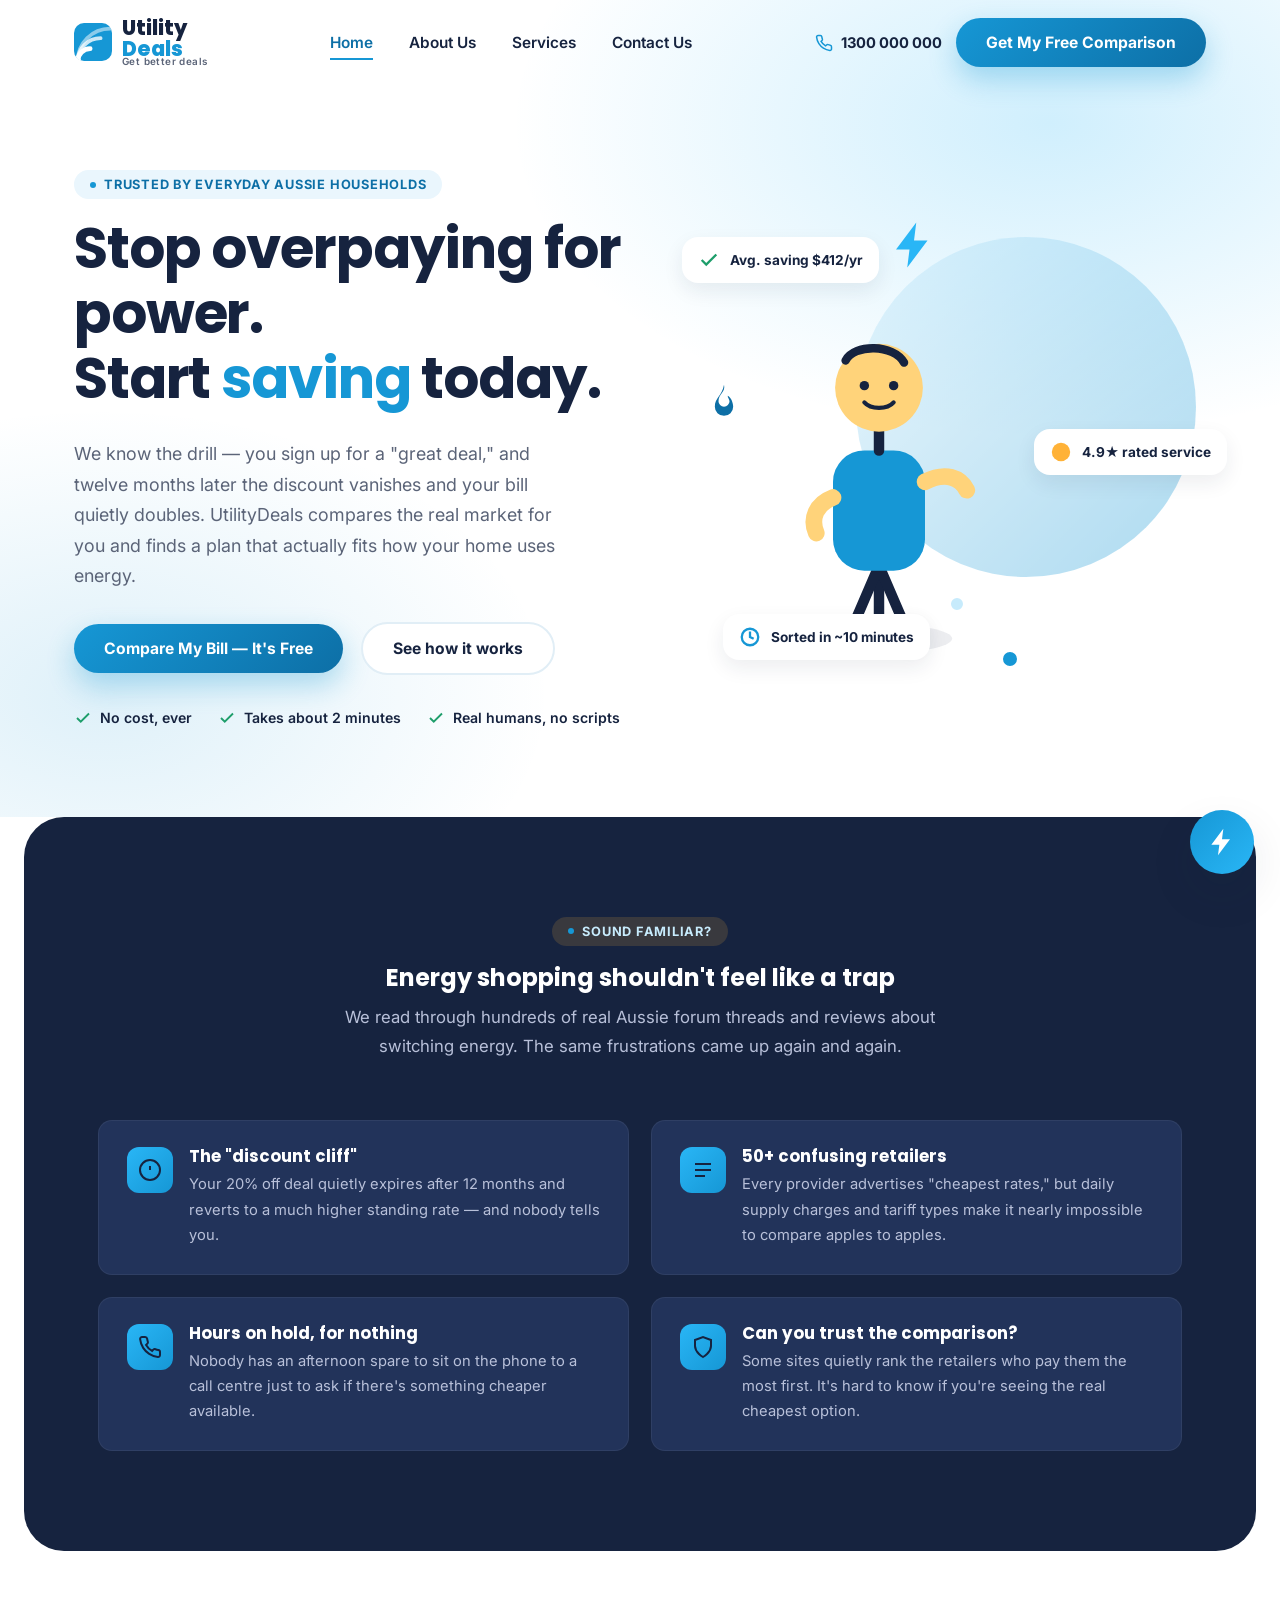
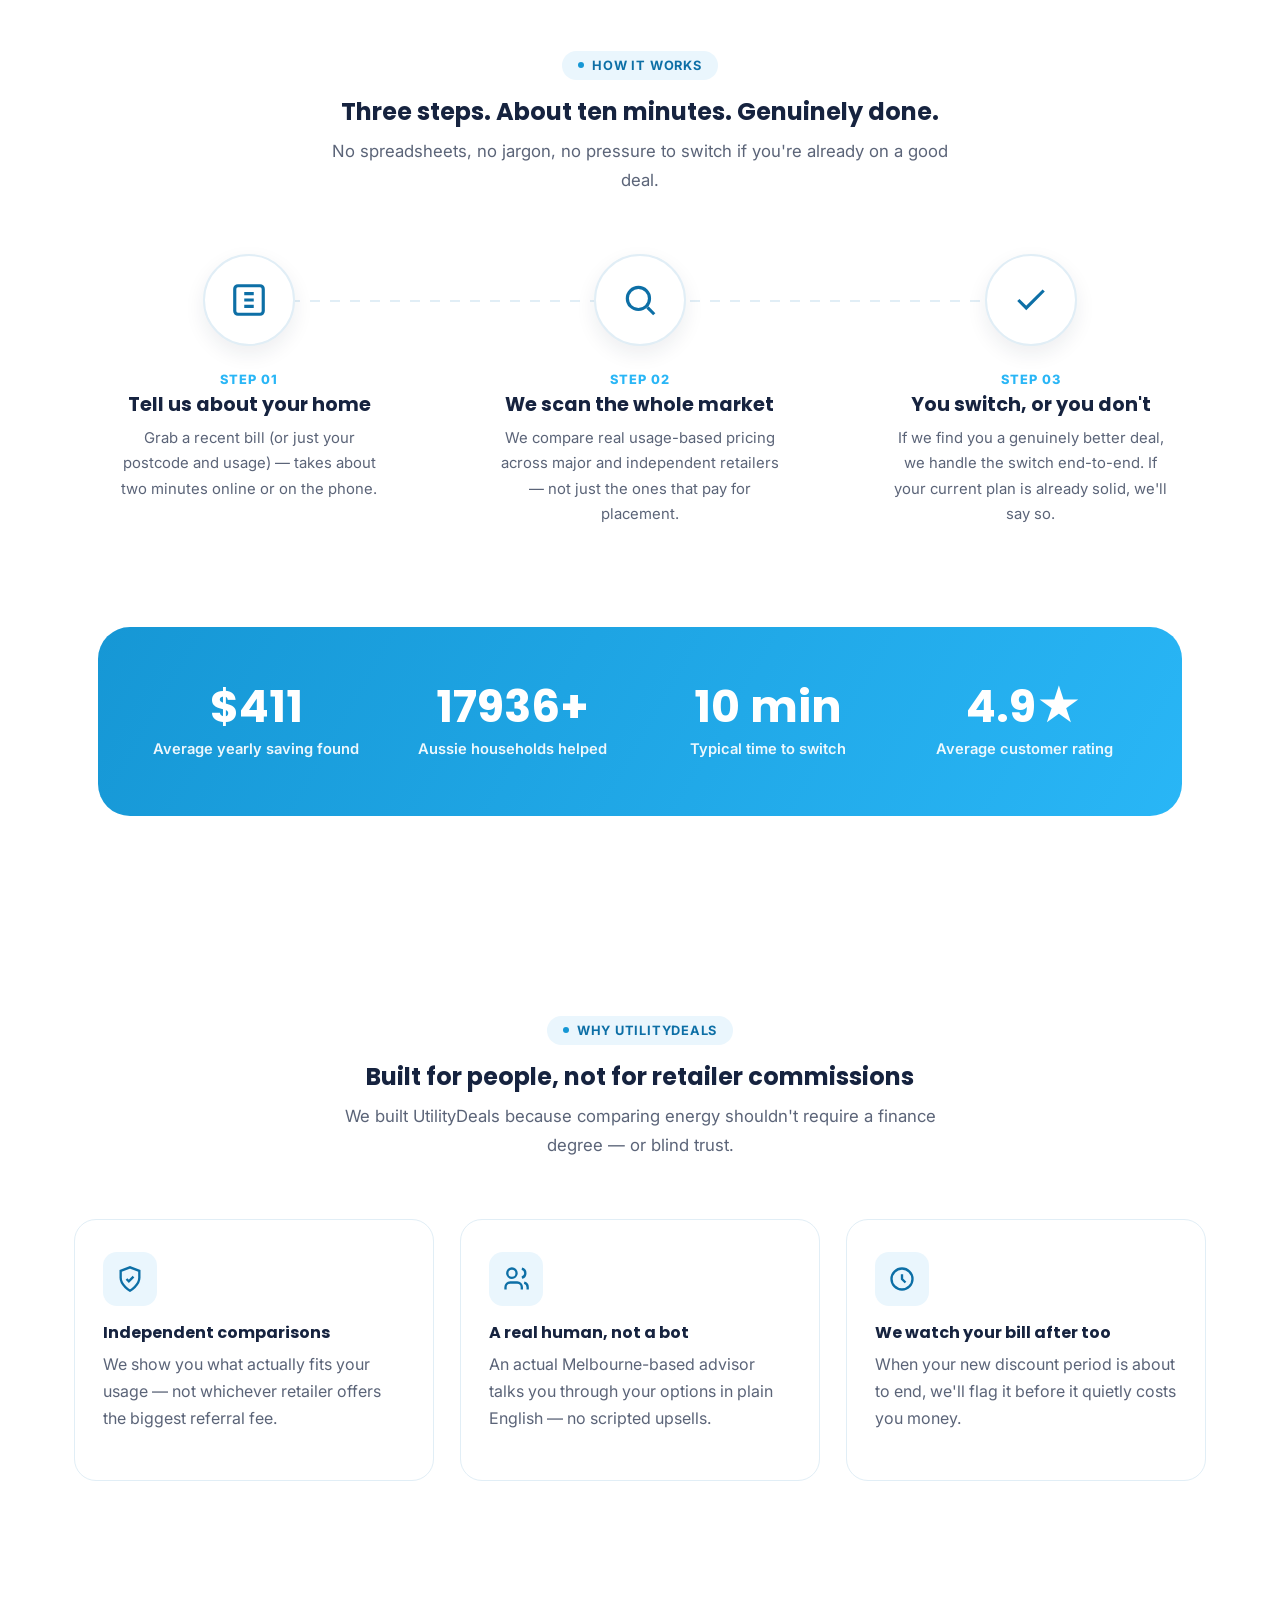
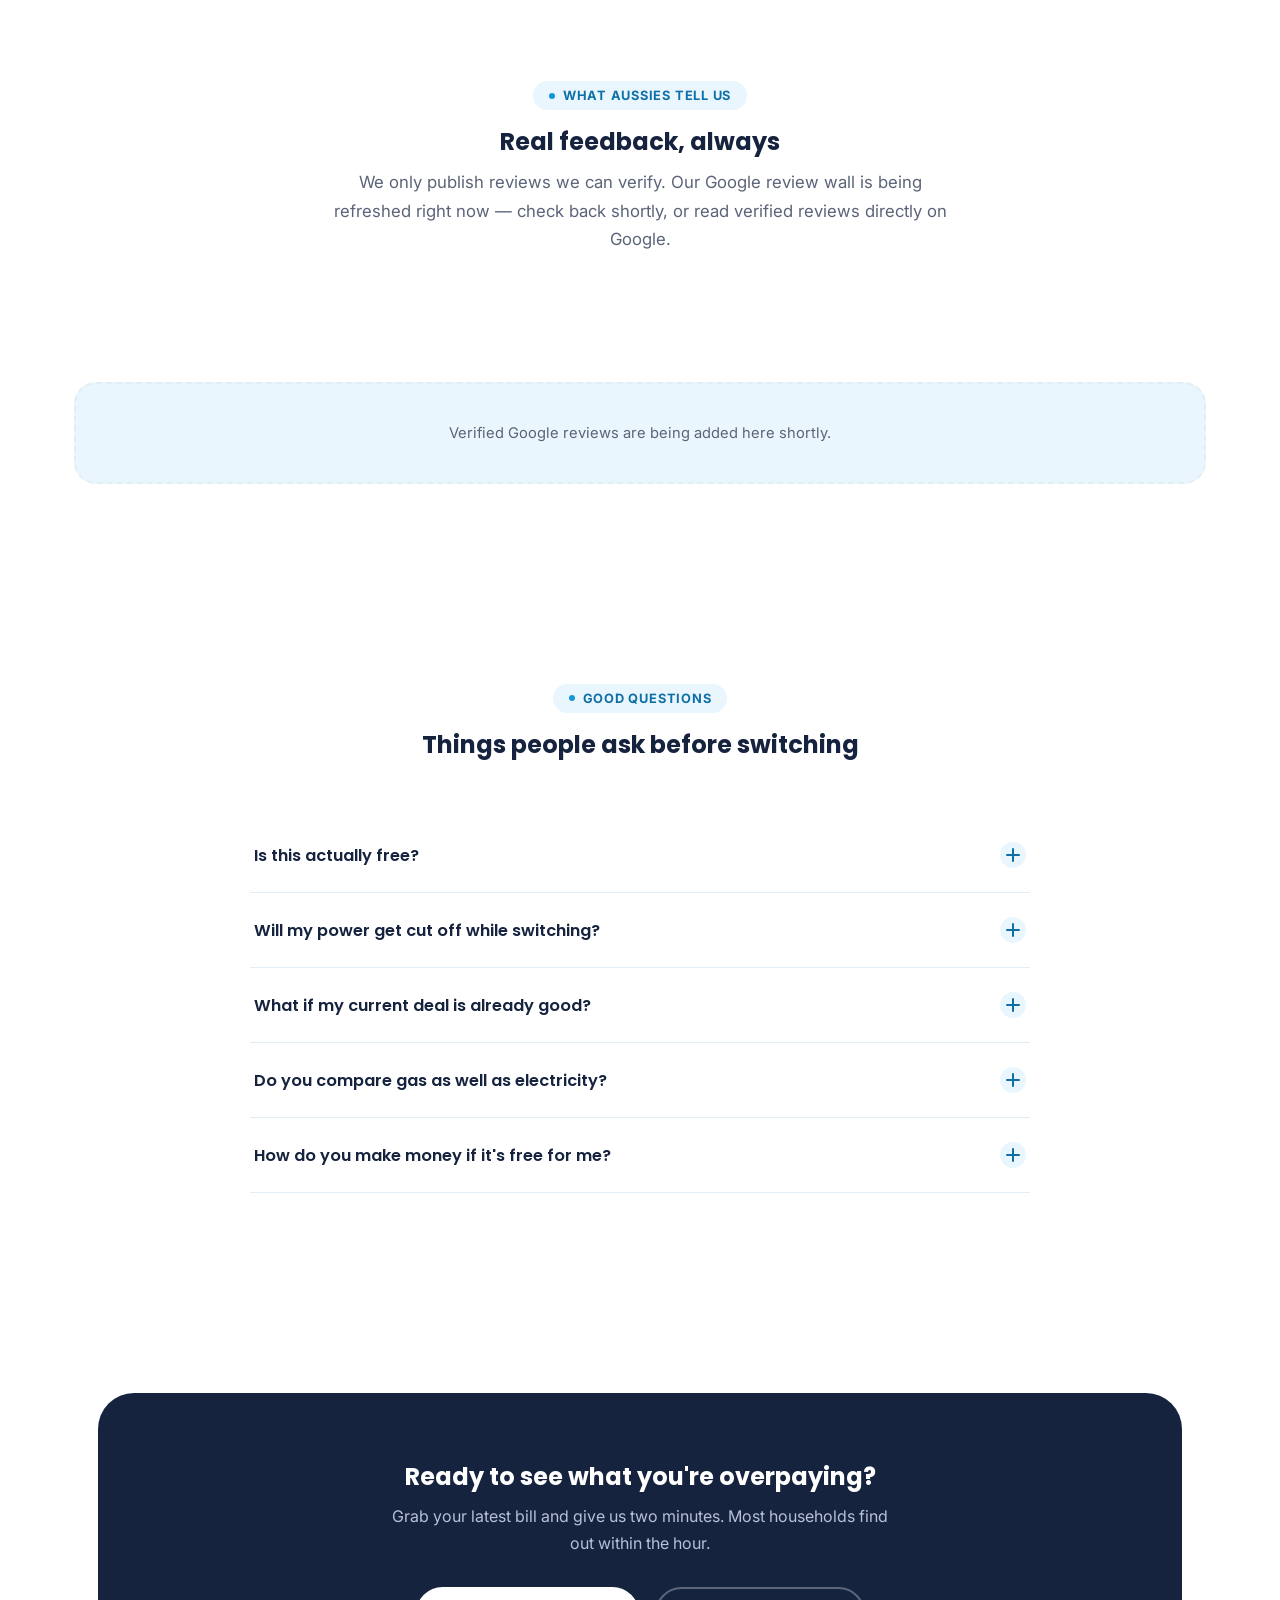
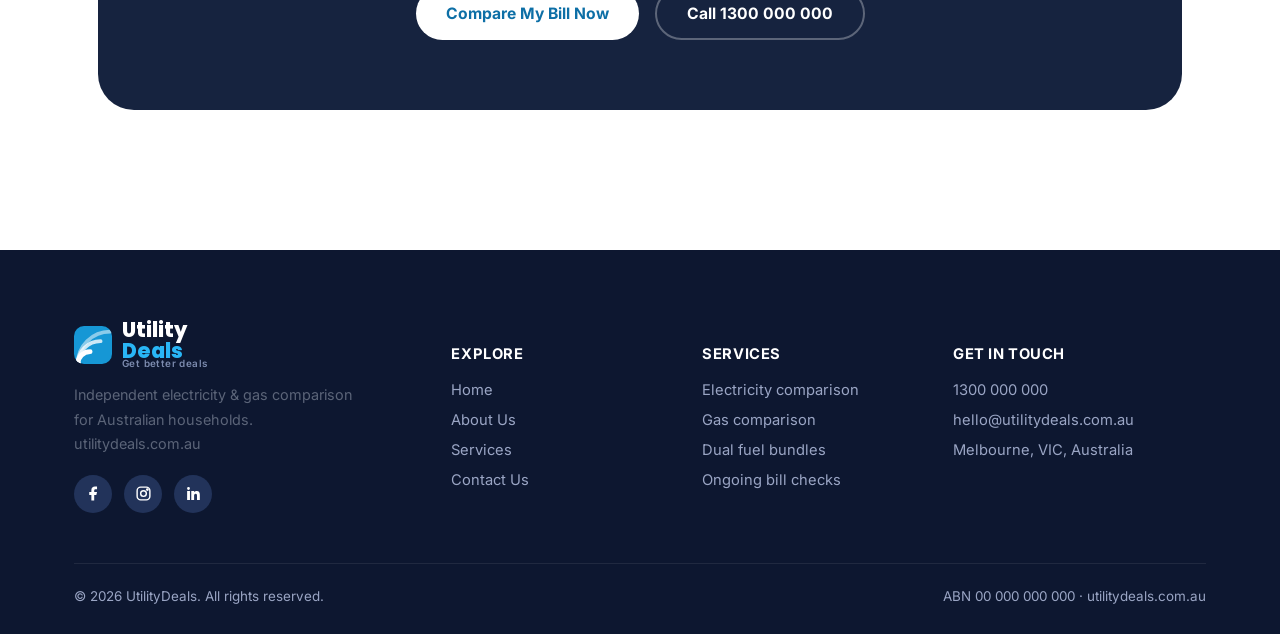
==== commit a34358e2: "Rebrand to primary blue + white, add recreated logo mark Switch the accent palette (buttons, badges," ====
--- a/index.html
+++ b/index.html
@@ -17,9 +17,9 @@
   <div class="container nav-inner">
     <a href="index.html" class="logo">
       <span class="mark">
-        <svg viewBox="0 0 24 24" fill="none"><path d="M13 2 4 14h6l-1 8 9-12h-6l1-8Z" fill="#16233F"/></svg>
+        <svg viewBox="0 0 40 40" fill="none"><path d="M4 40a34 34 0 0 1 34-34" stroke="#fff" stroke-width="4" stroke-linecap="round" opacity=".5"/><path d="M4 40a24 24 0 0 1 24-24" stroke="#fff" stroke-width="4" stroke-linecap="round" opacity=".78"/><path d="M4 40a13 13 0 0 1 13-13" stroke="#fff" stroke-width="5" stroke-linecap="round"/><circle cx="4" cy="40" r="3.4" fill="#fff"/></svg>
       </span>
-      Utility<span class="hub">Deals</span>
+      <span class="logo-word">Utility<span class="hub">Deals</span><span class="tagline">Get better deals</span></span>
     </a>
     <nav class="nav-links">
       <a href="index.html">Home</a>
@@ -64,7 +64,7 @@
         <ellipse cx="110" cy="300" rx="70" ry="14" fill="#16233F" opacity=".08"/>
         <path d="M110 300v-70" stroke="#16233F" stroke-width="10" stroke-linecap="round"/>
         <path d="M110 230 80 300M110 230l30 70" stroke="#16233F" stroke-width="10" stroke-linecap="round"/>
-        <rect x="66" y="120" width="88" height="115" rx="30" fill="#FF6F59"/>
+        <rect x="66" y="120" width="88" height="115" rx="30" fill="#1697D5"/>
         <path d="M110 120V90" stroke="#16233F" stroke-width="10" stroke-linecap="round"/>
         <g class="wave-hand">
           <path d="M154 150c20-10 34-4 40 8" stroke="#FFD37A" stroke-width="16" stroke-linecap="round"/>
@@ -78,8 +78,8 @@
       </svg>
 
       <!-- floating lightning + flame + coins -->
-      <svg data-depth="30" class="spark" style="position:absolute;top:2%;left:38%;width:54px" viewBox="0 0 24 24" fill="none"><path d="M13 2 4 14h6l-1 8 9-12h-6l1-8Z" fill="#FFB238"/></svg>
-      <svg data-depth="24" style="position:absolute;top:36%;left:2%;width:44px" viewBox="0 0 24 24" fill="none"><path d="M12 2c1 4-3 5-3 9a3 3 0 0 0 6 0c0-1-1-2-1-3 2 1 3 4 3 6a5 5 0 0 1-10 0c0-5 4-6 5-12Z" fill="#FF6F59"/></svg>
+      <svg data-depth="30" class="spark" style="position:absolute;top:2%;left:38%;width:54px" viewBox="0 0 24 24" fill="none"><path d="M13 2 4 14h6l-1 8 9-12h-6l1-8Z" fill="#29B6F6"/></svg>
+      <svg data-depth="24" style="position:absolute;top:36%;left:2%;width:44px" viewBox="0 0 24 24" fill="none"><path d="M12 2c1 4-3 5-3 9a3 3 0 0 0 6 0c0-1-1-2-1-3 2 1 3 4 3 6a5 5 0 0 1-10 0c0-5 4-6 5-12Z" fill="#0D6FA6"/></svg>
 
       <div class="coin-drift" style="position:absolute;left:40%;bottom:10%;width:26px;height:26px;border-radius:50%;background:var(--gold);border:3px solid #fff;box-shadow:var(--shadow-sm)"></div>
       <div class="coin-drift d2" style="position:absolute;left:60%;bottom:4%;width:20px;height:20px;border-radius:50%;background:var(--coral);border:3px solid #fff;"></div>
@@ -278,7 +278,7 @@
   <div class="container">
     <div class="footer-grid">
       <div class="footer-brand">
-        <a href="index.html" class="logo"><span class="mark"><svg viewBox="0 0 24 24" fill="none"><path d="M13 2 4 14h6l-1 8 9-12h-6l1-8Z" fill="#16233F"/></svg></span>Utility<span class="hub" style="color:var(--gold)">Deals</span></a>
+        <a href="index.html" class="logo"><span class="mark"><svg viewBox="0 0 40 40" fill="none"><path d="M4 40a34 34 0 0 1 34-34" stroke="#fff" stroke-width="4" stroke-linecap="round" opacity=".5"/><path d="M4 40a24 24 0 0 1 24-24" stroke="#fff" stroke-width="4" stroke-linecap="round" opacity=".78"/><path d="M4 40a13 13 0 0 1 13-13" stroke="#fff" stroke-width="5" stroke-linecap="round"/><circle cx="4" cy="40" r="3.4" fill="#fff"/></svg></span><span class="logo-word">Utility<span class="hub" style="color:var(--gold)">Deals</span><span class="tagline" style="color:#7C8BAE">Get better deals</span></span></a>
         <p>Independent electricity &amp; gas comparison for Australian households. utilitydeals.com.au</p>
         <div class="footer-social">
           <a href="#" aria-label="Facebook"><svg viewBox="0 0 24 24" fill="currentColor"><path d="M13 22v-8h3l1-4h-4V8c0-1.1.4-2 2-2h2V2h-3c-3 0-5 1.8-5 5v3H6v4h3v8h4Z"/></svg></a>
--- a/css/style.css
+++ b/css/style.css
@@ -3,20 +3,21 @@
    =========================================================== */
 
 :root {
+  /* brand: primary blue + white (from the UtilityDeals logo) */
   --navy: #16233F;
   --navy-dark: #0D1730;
   --navy-soft: #22335A;
-  --gold: #FFB238;
-  --gold-light: #FFD37A;
-  --coral: #FF6F59;
-  --coral-dark: #E85A45;
+  --gold: #29B6F6;        /* secondary bright blue */
+  --gold-light: #C7EBFC;  /* pale blue wash */
+  --coral: #1697D5;       /* primary brand blue */
+  --coral-dark: #0D6FA6;  /* deep blue */
   --green: #1E9E6B;
-  --cream: #FFF9F0;
-  --cream-2: #FFF1DC;
+  --cream: #FFFFFF;       /* secondary = white */
+  --cream-2: #EAF6FD;     /* faint blue-white tint */
   --white: #FFFFFF;
   --text-dark: #1B2233;
   --text-muted: #5B6478;
-  --border: #ECE3D3;
+  --border: #E1EEF6;
   --shadow: 0 20px 45px rgba(22, 35, 63, 0.10);
   --shadow-sm: 0 8px 20px rgba(22, 35, 63, 0.08);
   --radius: 22px;
@@ -95,9 +96,9 @@
 .btn-primary {
   background: linear-gradient(135deg, var(--coral), var(--coral-dark));
   color: var(--white);
-  box-shadow: 0 12px 28px rgba(255,111,89,.35);
-}
-.btn-primary:hover { transform: translateY(-3px); box-shadow: 0 16px 34px rgba(255,111,89,.45); }
+  box-shadow: 0 12px 28px rgba(22,151,213,.32);
+}
+.btn-primary:hover { transform: translateY(-3px); box-shadow: 0 16px 34px rgba(22,151,213,.42); }
 .btn-ghost {
   background: var(--white);
   color: var(--navy);
@@ -120,7 +121,7 @@
   transition: background .35s var(--ease), box-shadow .35s var(--ease), padding .35s var(--ease);
 }
 .site-header.scrolled {
-  background: rgba(255,249,240,.9);
+  background: rgba(255,255,255,.92);
   backdrop-filter: blur(14px);
   box-shadow: 0 6px 24px rgba(22,35,63,.08);
   padding: 12px 0;
@@ -129,13 +130,15 @@
 
 .logo { display: flex; align-items: center; gap: 10px; font-family: 'Poppins',sans-serif; font-weight: 800; font-size: 1.28rem; color: var(--navy); }
 .logo .mark {
-  width: 38px; height: 38px; border-radius: 12px;
-  background: linear-gradient(135deg, var(--gold), var(--coral));
+  width: 38px; height: 38px; border-radius: 10px;
+  background: var(--coral);
   display: flex; align-items: center; justify-content: center;
-  position: relative;
-}
-.logo .mark svg { width: 20px; height: 20px; }
-.logo span.hub { color: var(--coral-dark); }
+  position: relative; overflow: hidden;
+}
+.logo .mark svg { width: 100%; height: 100%; }
+.logo span.hub { color: var(--coral); }
+.logo .tagline { display: block; font-family: 'Inter',sans-serif; font-weight: 600; font-size: .62rem; letter-spacing: .04em; color: var(--text-muted); text-transform: none; margin-top: -2px; }
+.logo-word { display: flex; flex-direction: column; line-height: 1; }
 
 .nav-links { display: flex; align-items: center; gap: 36px; }
 .nav-links a {
@@ -164,8 +167,8 @@
   padding: 170px 0 90px;
   overflow: hidden;
   background:
-    radial-gradient(60% 55% at 82% 15%, rgba(255,178,56,.28), transparent 70%),
-    radial-gradient(50% 50% at 8% 85%, rgba(255,111,89,.16), transparent 70%),
+    radial-gradient(60% 55% at 82% 15%, rgba(41,182,246,.22), transparent 70%),
+    radial-gradient(50% 50% at 8% 85%, rgba(22,151,213,.14), transparent 70%),
     var(--cream);
 }
 .hero-grid { display: grid; grid-template-columns: 1.05fr .95fr; gap: 50px; align-items: center; }
@@ -320,7 +323,7 @@
   flex-wrap: wrap; margin-bottom: 46px;
 }
 .trust-strip .stars { display: flex; gap: 3px; }
-.trust-strip .stars svg { width: 22px; height: 22px; color: var(--gold); }
+.trust-strip .stars svg { width: 22px; height: 22px; color: #FFB238; }
 .trust-strip strong { font-size: 1.05rem; }
 
 .review-grid { display: grid; grid-template-columns: repeat(3, 1fr); gap: 22px; }
@@ -329,7 +332,7 @@
   padding: 26px; position: relative;
 }
 .review-card .stars { display: flex; gap: 2px; margin-bottom: 12px; }
-.review-card .stars svg { width: 16px; height: 16px; color: var(--gold); }
+.review-card .stars svg { width: 16px; height: 16px; color: #FFB238; }
 .review-card p { font-size: .93rem; color: var(--text-dark); }
 .review-card .who { display: flex; align-items: center; gap: 10px; margin-top: 14px; }
 .review-card .avatar {
@@ -386,7 +389,7 @@
 /* ---------- Inner page hero ---------- */
 .page-hero {
   padding: 160px 0 70px;
-  background: radial-gradient(60% 60% at 85% 10%, rgba(255,178,56,.25), transparent 70%), var(--cream);
+  background: radial-gradient(60% 60% at 85% 10%, rgba(41,182,246,.20), transparent 70%), var(--cream);
   text-align: center;
 }
 .page-hero h1 { font-size: clamp(2.2rem, 4vw, 3.1rem); }
@@ -477,7 +480,7 @@
   background: var(--cream); transition: border-color .25s, box-shadow .25s;
 }
 .field input:focus, .field select:focus, .field textarea:focus {
-  outline: none; border-color: var(--coral); box-shadow: 0 0 0 4px rgba(255,111,89,.13);
+  outline: none; border-color: var(--coral); box-shadow: 0 0 0 4px rgba(22,151,213,.13);
 }
 .field textarea { resize: vertical; min-height: 110px; }
 .form-note { font-size: .82rem; margin-top: 14px; text-align: center; }
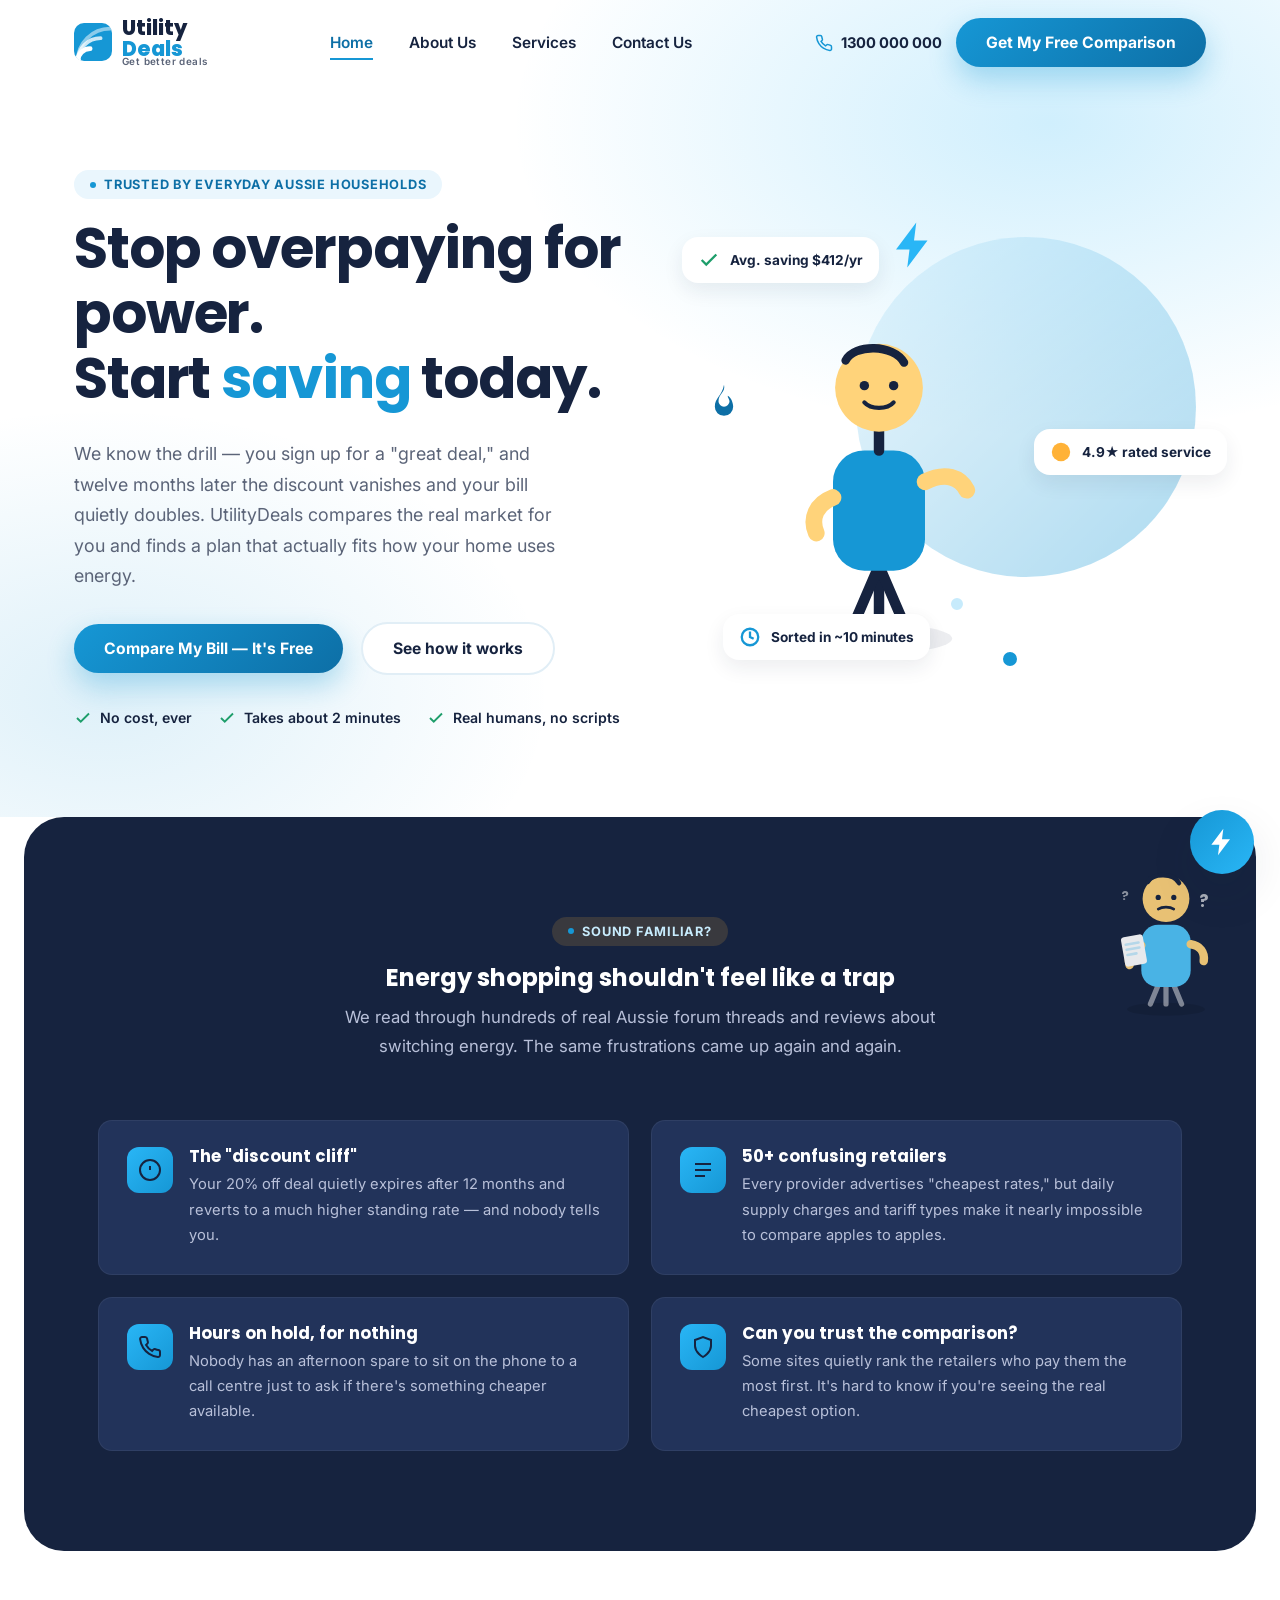
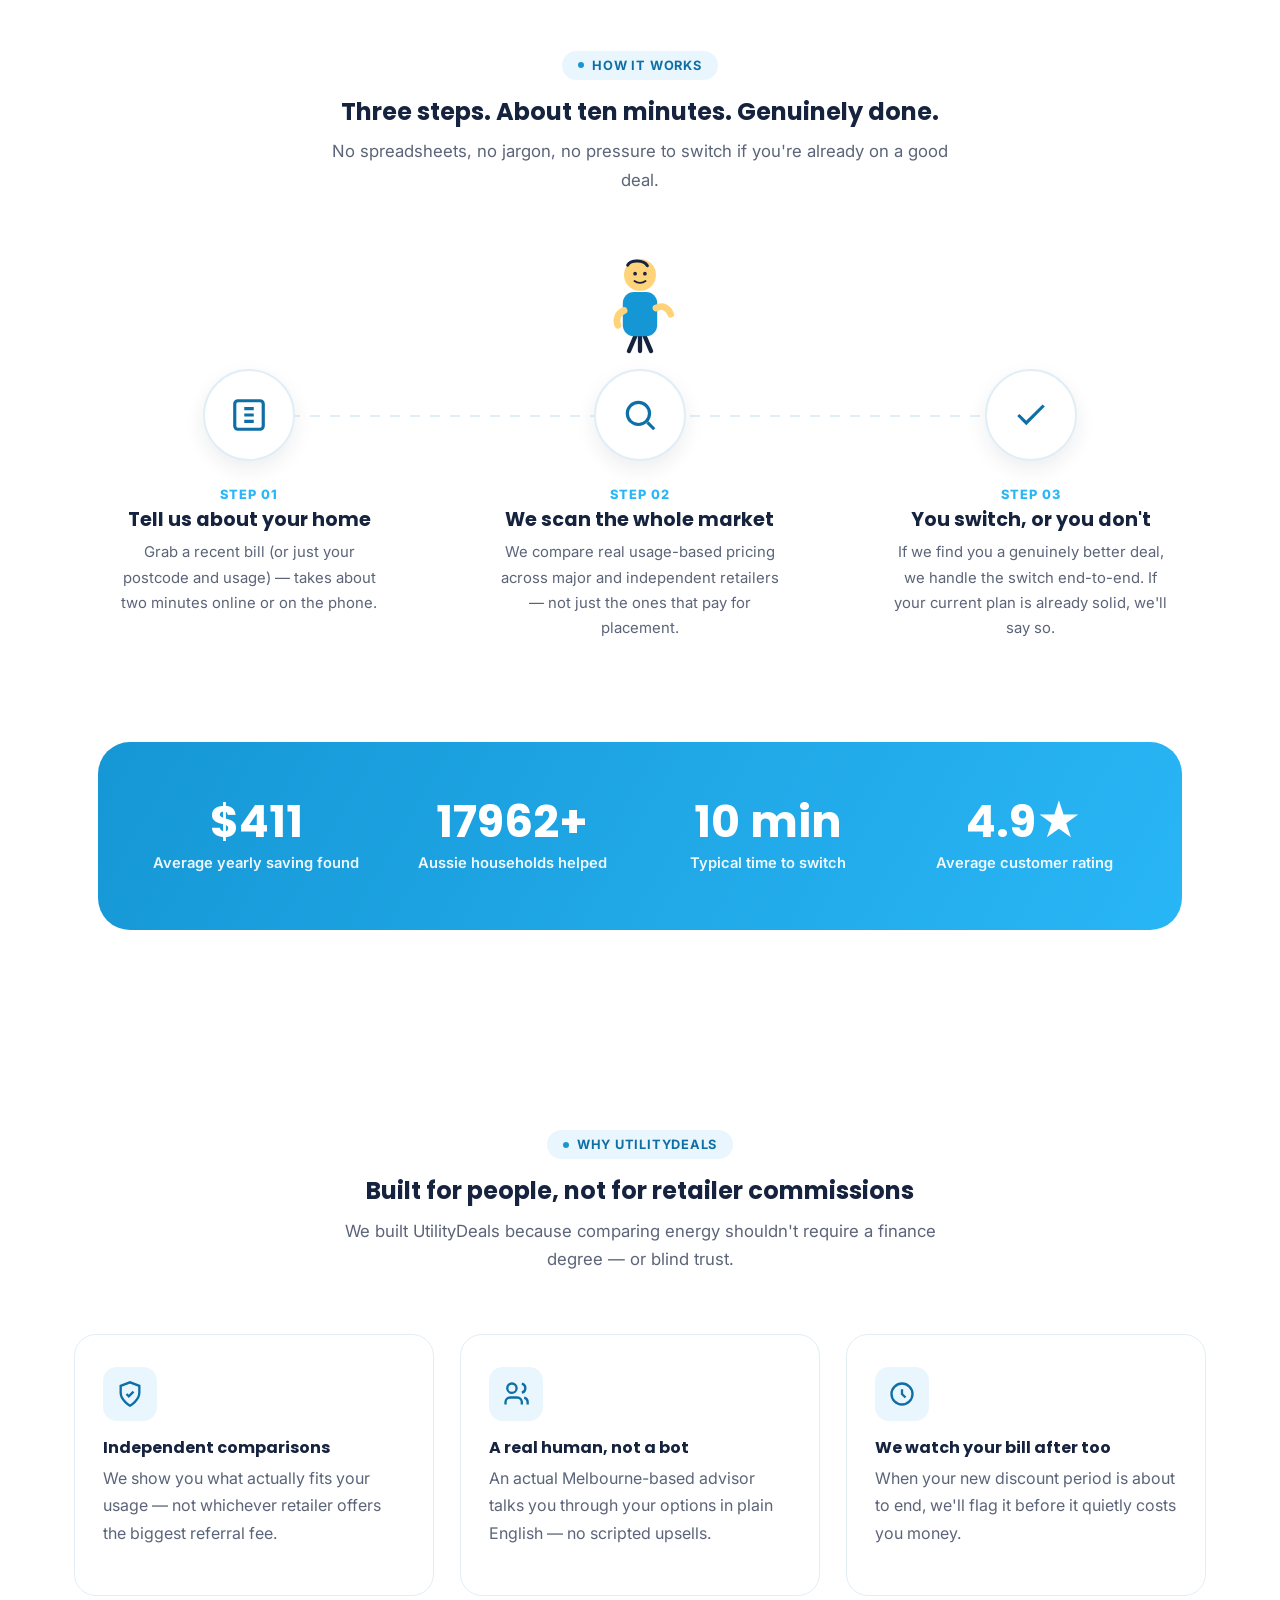
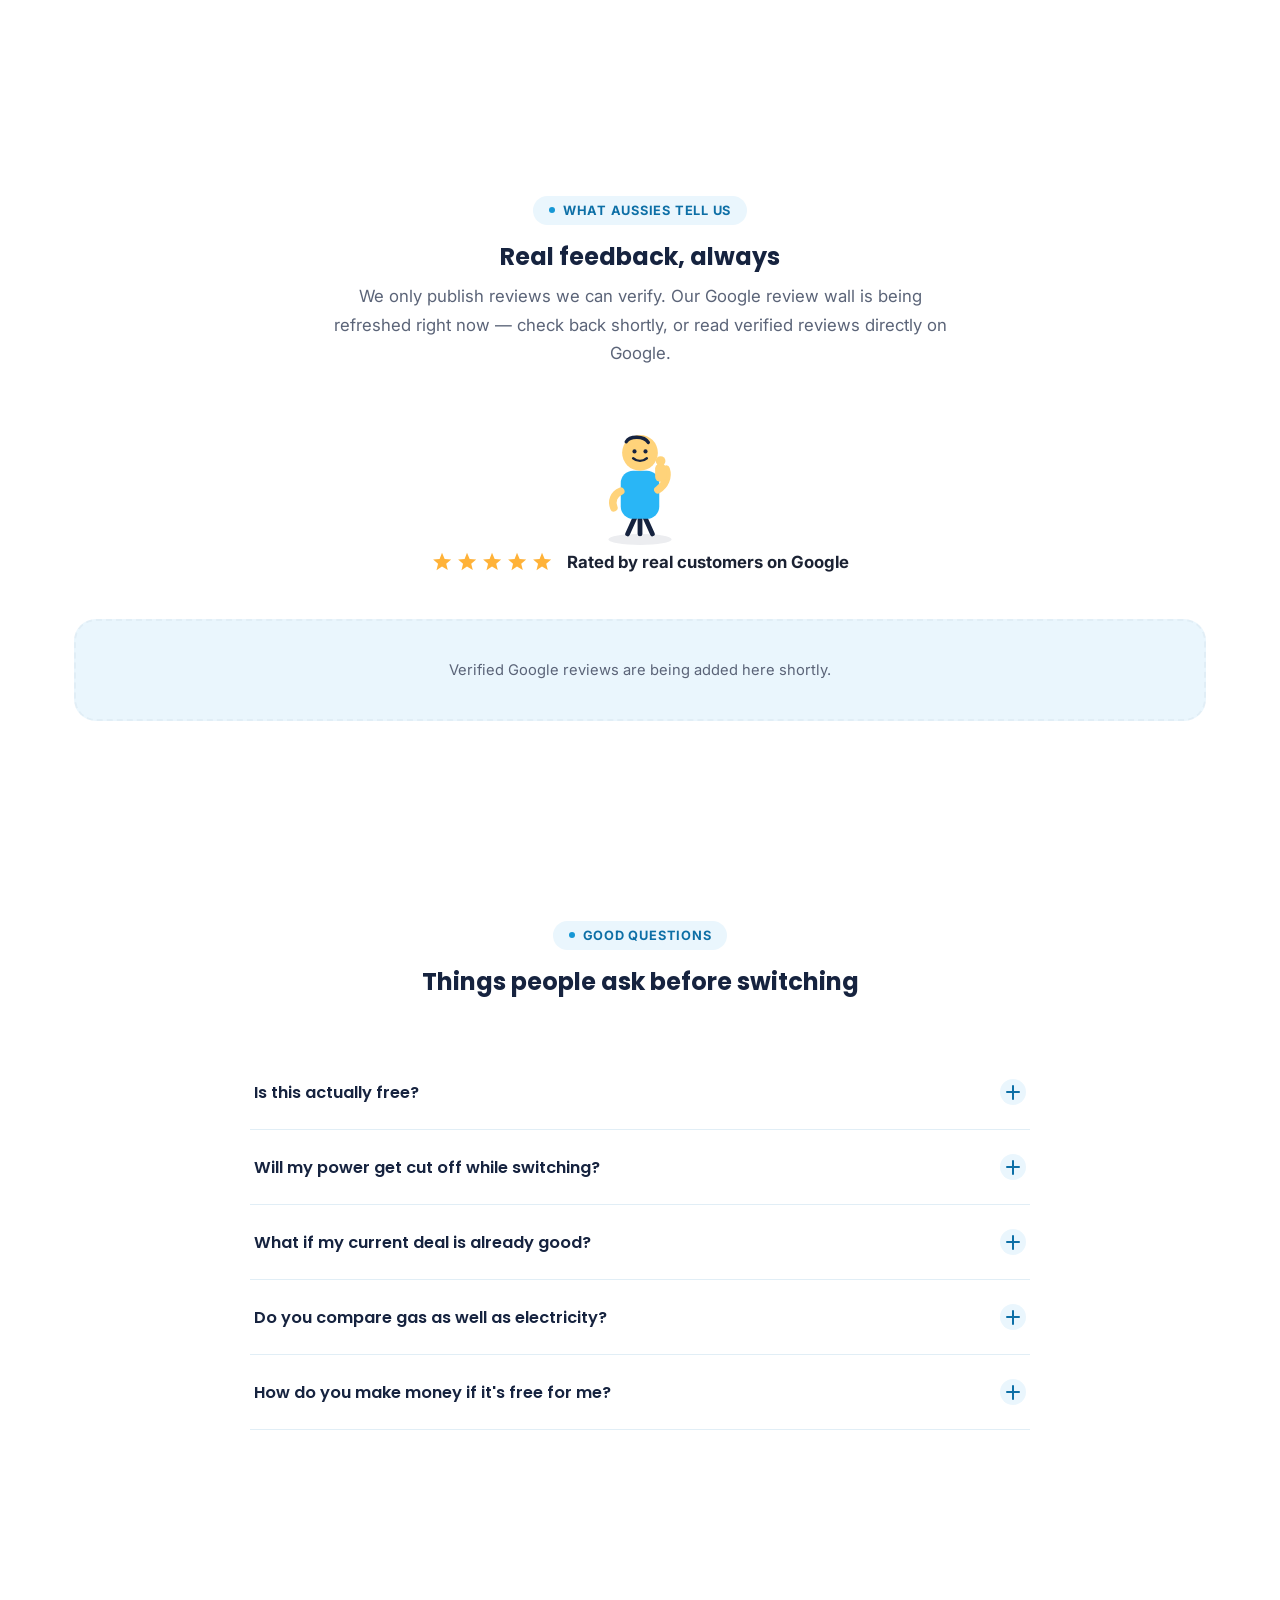
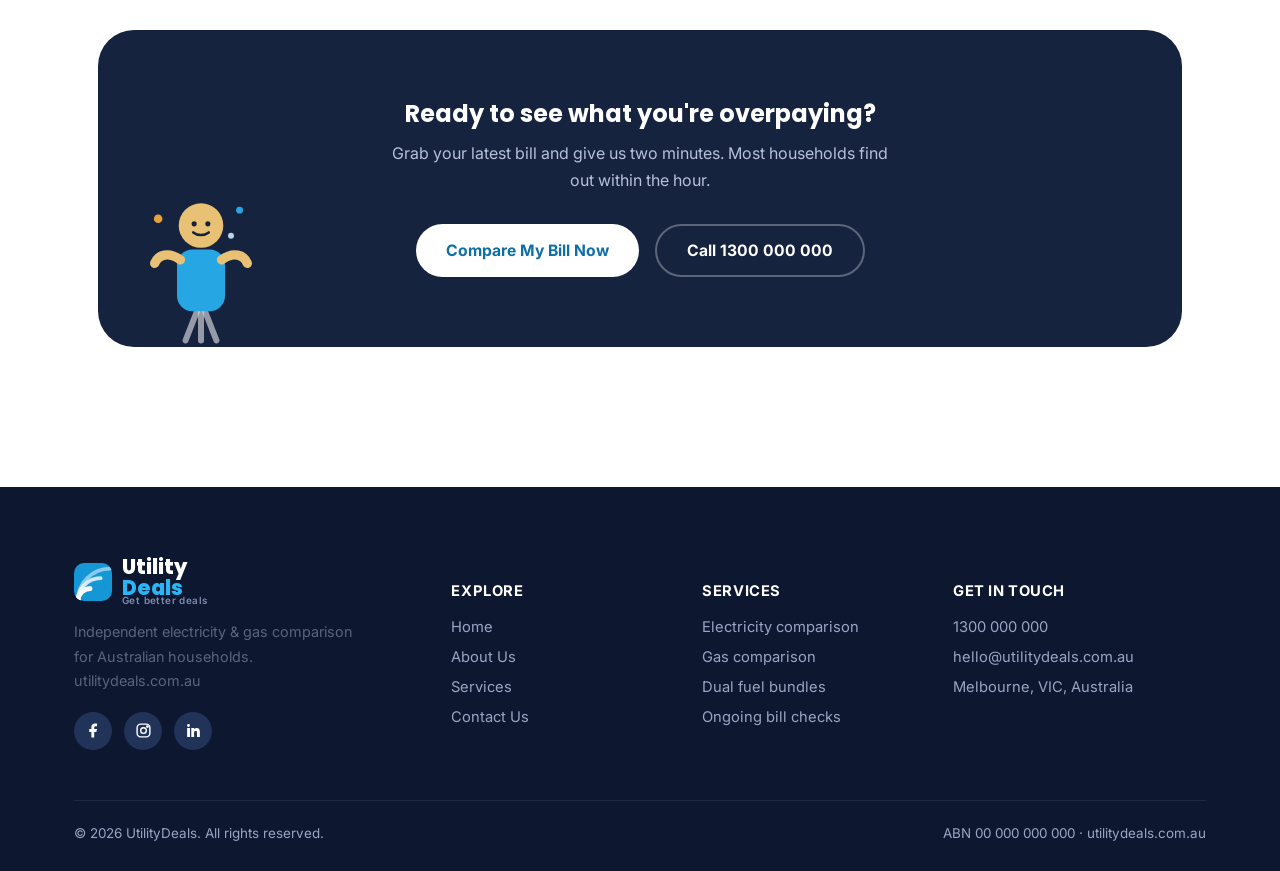
==== commit 859dfc27: "Add a cast of illustrated characters across the site Match MovingHub's populated, character-driven f" ====
--- a/index.html
+++ b/index.html
@@ -109,6 +109,24 @@
       <h2>Energy shopping shouldn't feel like a trap</h2>
       <p>We read through hundreds of real Aussie forum threads and reviews about switching energy. The same frustrations came up again and again.</p>
     </div>
+
+    <svg style="position:absolute;top:6%;right:2%;width:130px;opacity:.9" viewBox="0 0 200 240" fill="none">
+      <ellipse cx="100" cy="228" rx="60" ry="10" fill="#000" opacity=".12"/>
+      <path d="M100 220v-58" stroke="#fff" stroke-width="8" stroke-linecap="round" opacity=".5"/>
+      <path d="M100 162 76 220M100 162l24 58" stroke="#fff" stroke-width="8" stroke-linecap="round" opacity=".5"/>
+      <rect x="62" y="98" width="76" height="96" rx="26" fill="#4FC3F7"/>
+      <path d="M62 130c-14 4-22 16-18 30" stroke="#FFD37A" stroke-width="13" stroke-linecap="round"/>
+      <rect x="30" y="118" width="34" height="46" rx="5" fill="#fff" transform="rotate(-10 30 118)"/>
+      <path d="M36 130h20M36 138h20M36 146h14" stroke="#C7EBFC" stroke-width="4" stroke-linecap="round" transform="rotate(-10 30 118)"/>
+      <path d="M138 128c14 2 22 12 20 26" stroke="#FFD37A" stroke-width="13" stroke-linecap="round"/>
+      <circle cx="100" cy="58" r="36" fill="#FFD37A"/>
+      <circle cx="88" cy="56" r="4" fill="#16233F"/><circle cx="112" cy="56" r="4" fill="#16233F"/>
+      <path d="M88 74c6-4 18-4 24 0" stroke="#16233F" stroke-width="4" stroke-linecap="round"/>
+      <path d="M72 32c8-14 40-14 48 2" stroke="#16233F" stroke-width="7" stroke-linecap="round" fill="none"/>
+      <text x="150" y="70" font-size="26" fill="#fff" font-family="Poppins,sans-serif" font-weight="700" opacity=".7">?</text>
+      <text x="30" y="60" font-size="20" fill="#fff" font-family="Poppins,sans-serif" font-weight="700" opacity=".55">?</text>
+    </svg>
+
     <div class="pain-grid stagger">
       <div class="pain-card reveal">
         <div class="ico"><svg viewBox="0 0 24 24" fill="none" stroke="#16233F" stroke-width="2"><path d="M12 8v4M12 16h.01"/><circle cx="12" cy="12" r="10"/></svg></div>
@@ -138,6 +156,17 @@
       <h2>Three steps. About ten minutes. Genuinely done.</h2>
       <p>No spreadsheets, no jargon, no pressure to switch if you're already on a good deal.</p>
     </div>
+    <svg class="walk-cycle" style="position:relative;display:block;width:86px;margin:0 auto 10px" viewBox="0 0 140 170" fill="none">
+      <path d="M70 158v-42" stroke="#16233F" stroke-width="7" stroke-linecap="round"/>
+      <path d="M70 116 52 158M70 116l18 42" stroke="#16233F" stroke-width="7" stroke-linecap="round"/>
+      <rect x="42" y="62" width="56" height="72" rx="18" fill="#1697D5"/>
+      <g class="wave-hand"><path d="M96 88c12-6 20 0 24 10" stroke="#FFD37A" stroke-width="11" stroke-linecap="round"/></g>
+      <path d="M44 92c-10 4-14 14-10 24" stroke="#FFD37A" stroke-width="11" stroke-linecap="round"/>
+      <circle cx="70" cy="34" r="26" fill="#FFD37A"/>
+      <circle cx="62" cy="32" r="3" fill="#16233F"/><circle cx="78" cy="32" r="3" fill="#16233F"/>
+      <path d="M61 44c5 4 13 4 18 0" stroke="#16233F" stroke-width="3" stroke-linecap="round"/>
+      <path d="M50 18c5-9 26-9 32 1" stroke="#16233F" stroke-width="5" stroke-linecap="round" fill="none"/>
+    </svg>
     <div class="steps-track stagger">
       <div class="step reveal">
         <div class="step-num"><svg viewBox="0 0 24 24" fill="none" stroke="currentColor" stroke-width="2"><path d="M9 12h6M9 16h6M9 8h6M5 21h14a2 2 0 0 0 2-2V5a2 2 0 0 0-2-2H5a2 2 0 0 0-2 2v14a2 2 0 0 0 2 2Z"/></svg></div>
@@ -211,6 +240,22 @@
       <h2>Real feedback, always</h2>
       <p>We only publish reviews we can verify. Our Google review wall is being refreshed right now — check back shortly, or read verified reviews directly on Google.</p>
     </div>
+    <svg style="width:110px;margin:0 auto 6px" viewBox="0 0 160 170" fill="none">
+      <ellipse cx="80" cy="162" rx="46" ry="8" fill="#16233F" opacity=".08"/>
+      <path d="M80 154v-40" stroke="#16233F" stroke-width="7" stroke-linecap="round"/>
+      <path d="M80 114 62 154M80 114l18 40" stroke="#16233F" stroke-width="7" stroke-linecap="round"/>
+      <rect x="52" y="62" width="56" height="70" rx="18" fill="#29B6F6"/>
+      <path d="M52 92c-10 4-14 14-10 24" stroke="#FFD37A" stroke-width="11" stroke-linecap="round"/>
+      <g style="transform-origin:110px 90px" class="wave-hand">
+        <path d="M106 90c10-6 16-18 12-30" stroke="#FFD37A" stroke-width="11" stroke-linecap="round"/>
+        <rect x="102" y="52" width="16" height="26" rx="7" fill="#FFD37A"/>
+        <circle cx="110" cy="48" r="7" fill="#FFD37A"/>
+      </g>
+      <circle cx="80" cy="36" r="26" fill="#FFD37A"/>
+      <circle cx="72" cy="34" r="3" fill="#16233F"/><circle cx="88" cy="34" r="3" fill="#16233F"/>
+      <path d="M70 44c6 5 14 5 20 0" stroke="#16233F" stroke-width="3.5" stroke-linecap="round"/>
+      <path d="M60 20c5-9 26-9 32 1" stroke="#16233F" stroke-width="5" stroke-linecap="round" fill="none"/>
+    </svg>
     <div class="trust-strip reveal">
       <div class="stars">
         <svg viewBox="0 0 24 24" fill="currentColor"><path d="M12 2l2.9 6.6 7.1.6-5.4 4.6 1.7 7-6.3-3.9L6 21l1.7-7L2.3 9.2l7.1-.6L12 2Z"/></svg>
@@ -263,6 +308,19 @@
 <section>
   <div class="container">
     <div class="cta-banner reveal-scale">
+      <svg class="walk-cycle" style="position:absolute;left:4%;bottom:0;width:120px;opacity:.9" viewBox="0 0 140 180" fill="none">
+        <path d="M70 172v-46" stroke="#fff" stroke-width="7" stroke-linecap="round" opacity=".6"/>
+        <path d="M70 126 52 172M70 126l18 46" stroke="#fff" stroke-width="7" stroke-linecap="round" opacity=".6"/>
+        <rect x="42" y="66" width="56" height="72" rx="18" fill="#29B6F6"/>
+        <path d="M46 78c-14-10-26-6-30 4" stroke="#FFD37A" stroke-width="11" stroke-linecap="round"/>
+        <path d="M94 78c14-10 26-6 30 4" stroke="#FFD37A" stroke-width="11" stroke-linecap="round"/>
+        <circle cx="70" cy="38" r="26" fill="#FFD37A"/>
+        <circle cx="62" cy="36" r="3" fill="#16233F"/><circle cx="78" cy="36" r="3" fill="#16233F"/>
+        <path d="M61 46c5 4 13 4 18 0" stroke="#16233F" stroke-width="3" stroke-linecap="round"/>
+        <circle cx="20" cy="30" r="5" fill="#FFB238" class="coin-drift"/>
+        <circle cx="115" cy="20" r="4" fill="#29B6F6" class="coin-drift d2"/>
+        <circle cx="105" cy="50" r="3.5" fill="#C7EBFC" class="coin-drift d3"/>
+      </svg>
       <h2>Ready to see what you're overpaying?</h2>
       <p>Grab your latest bill and give us two minutes. Most households find out within the hour.</p>
       <div class="actions">
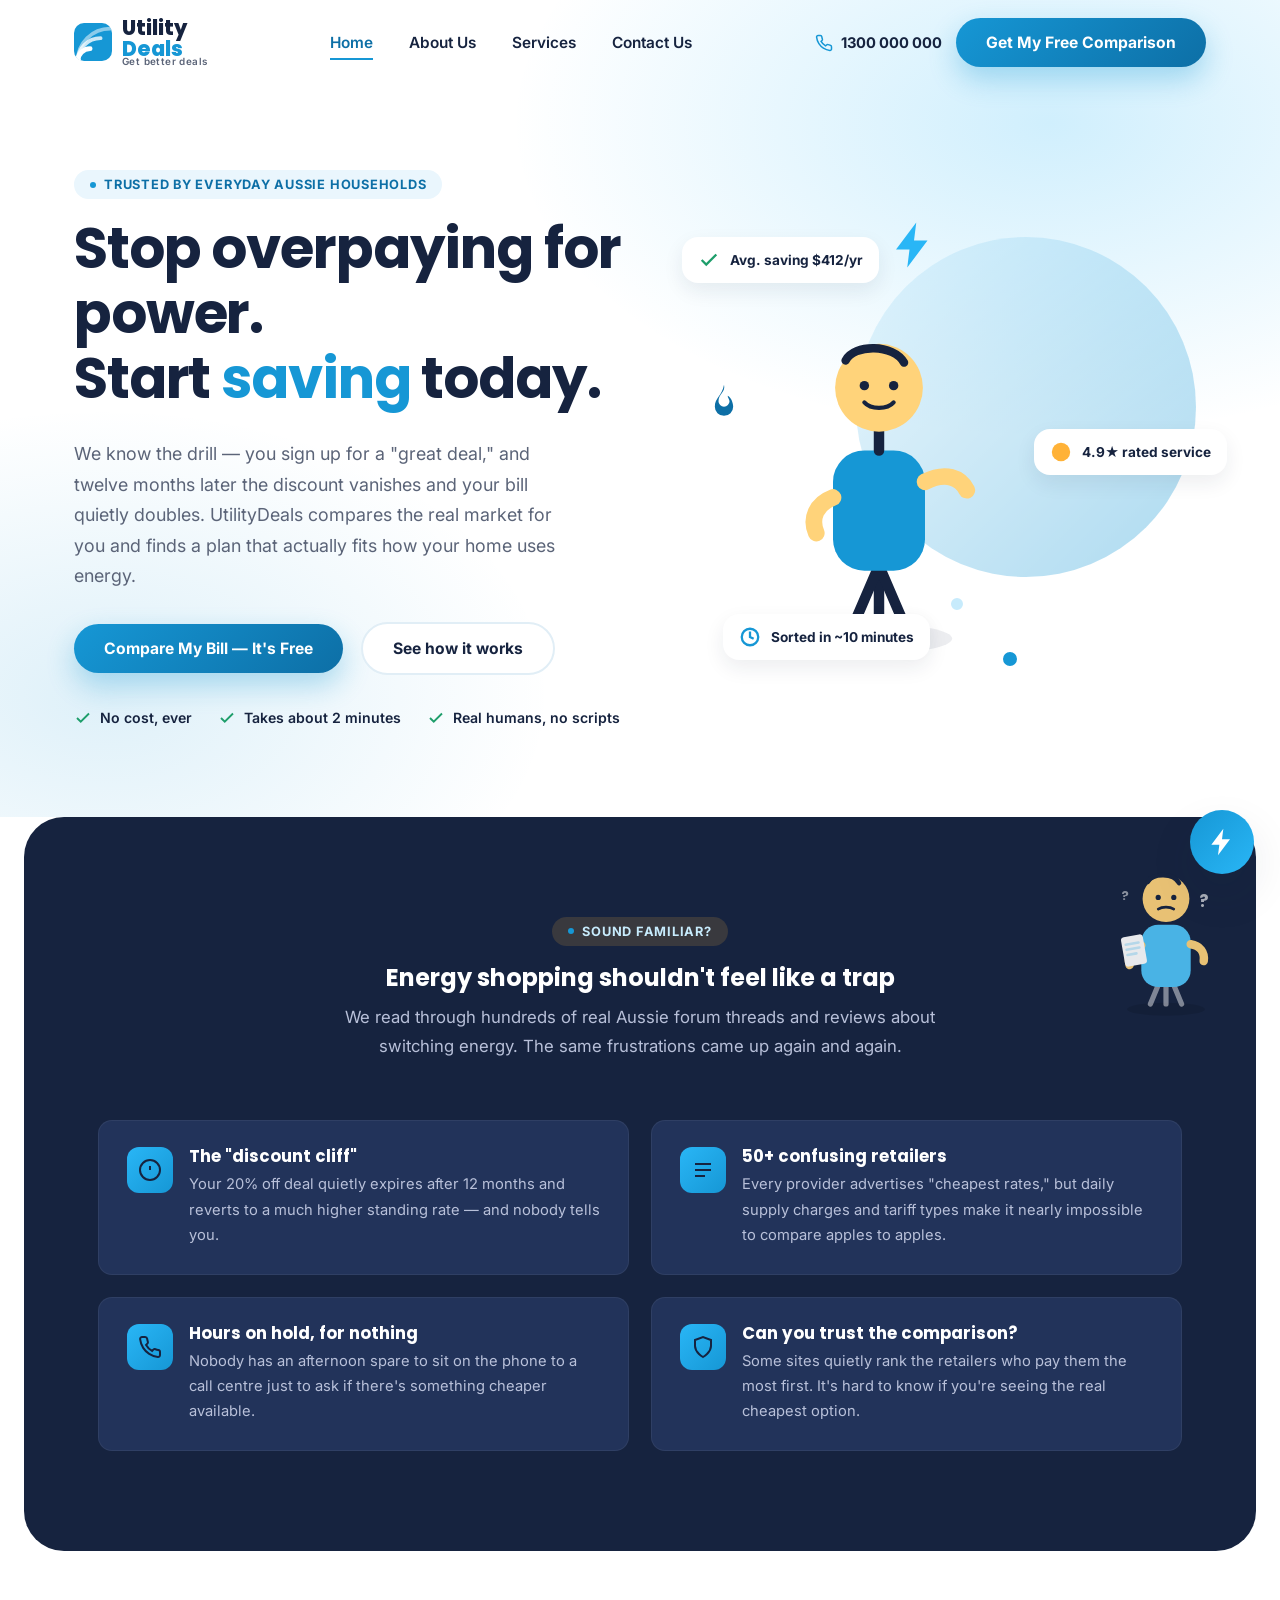
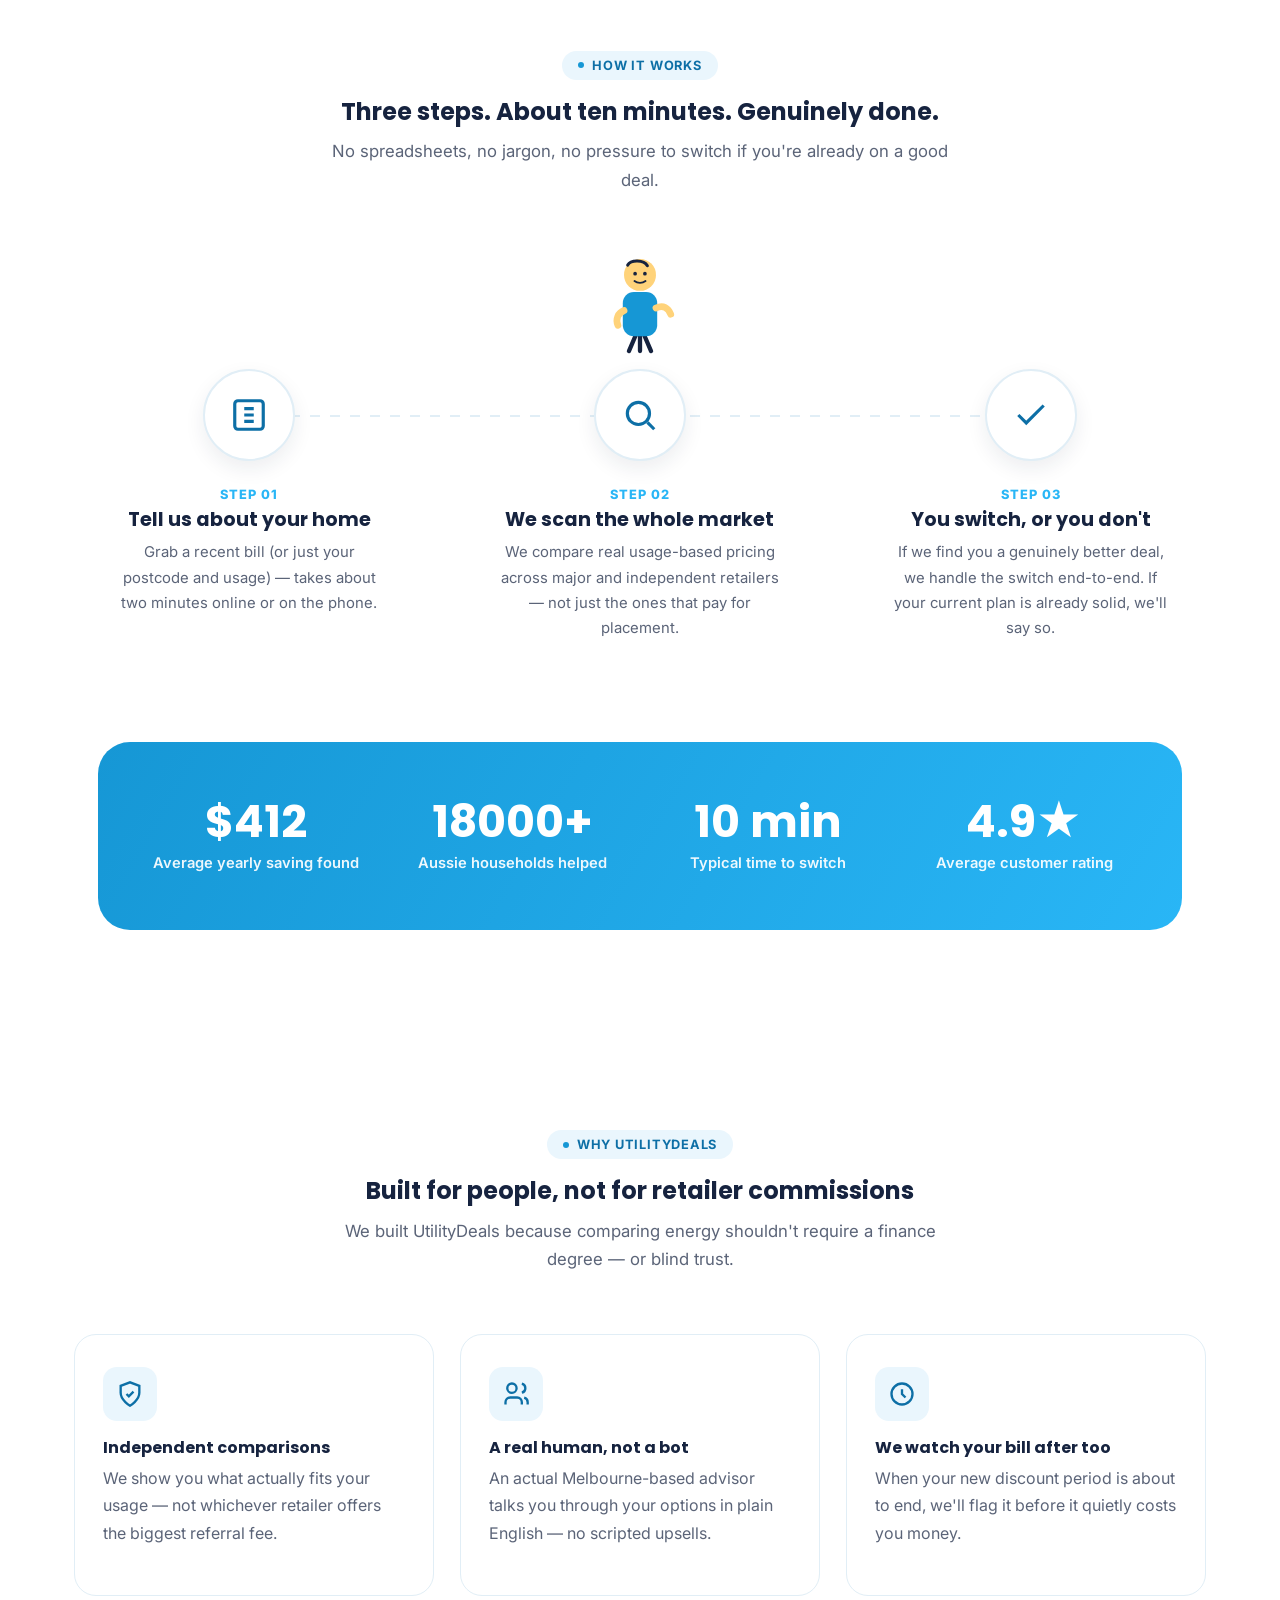
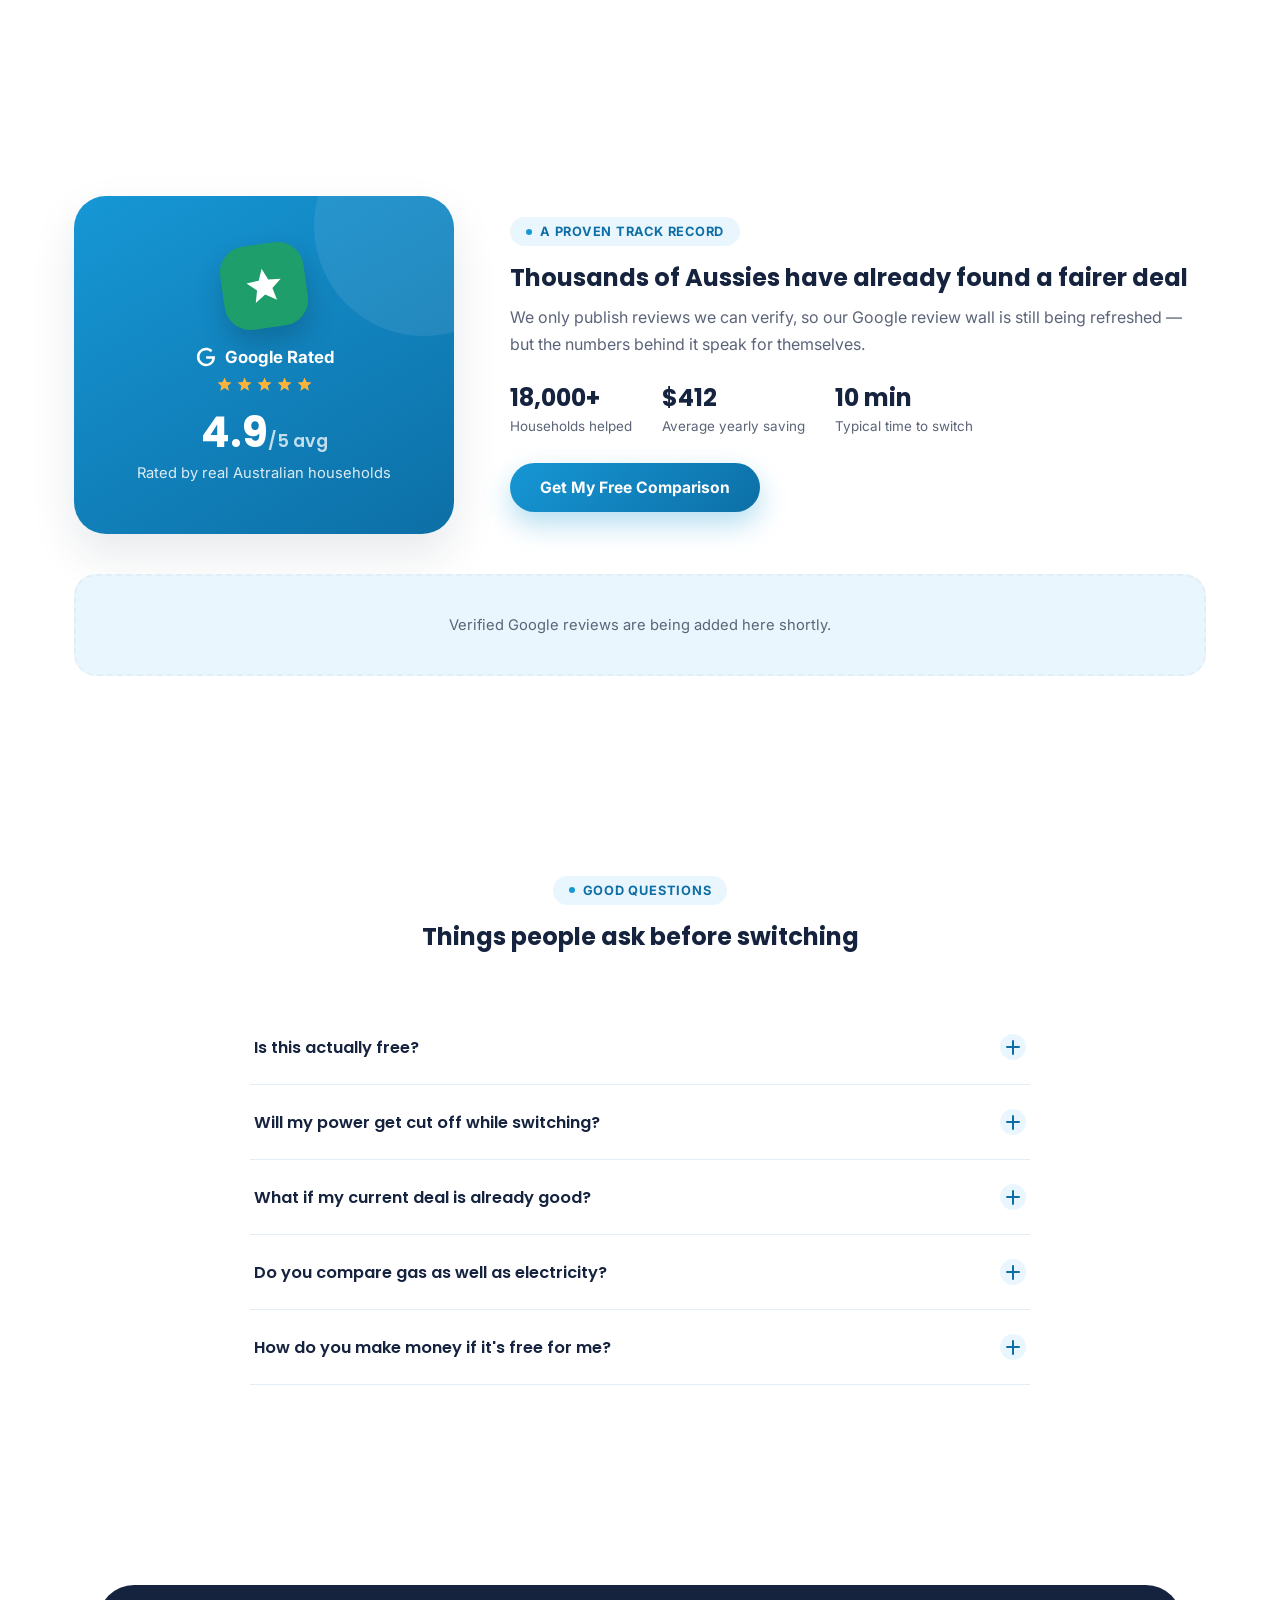
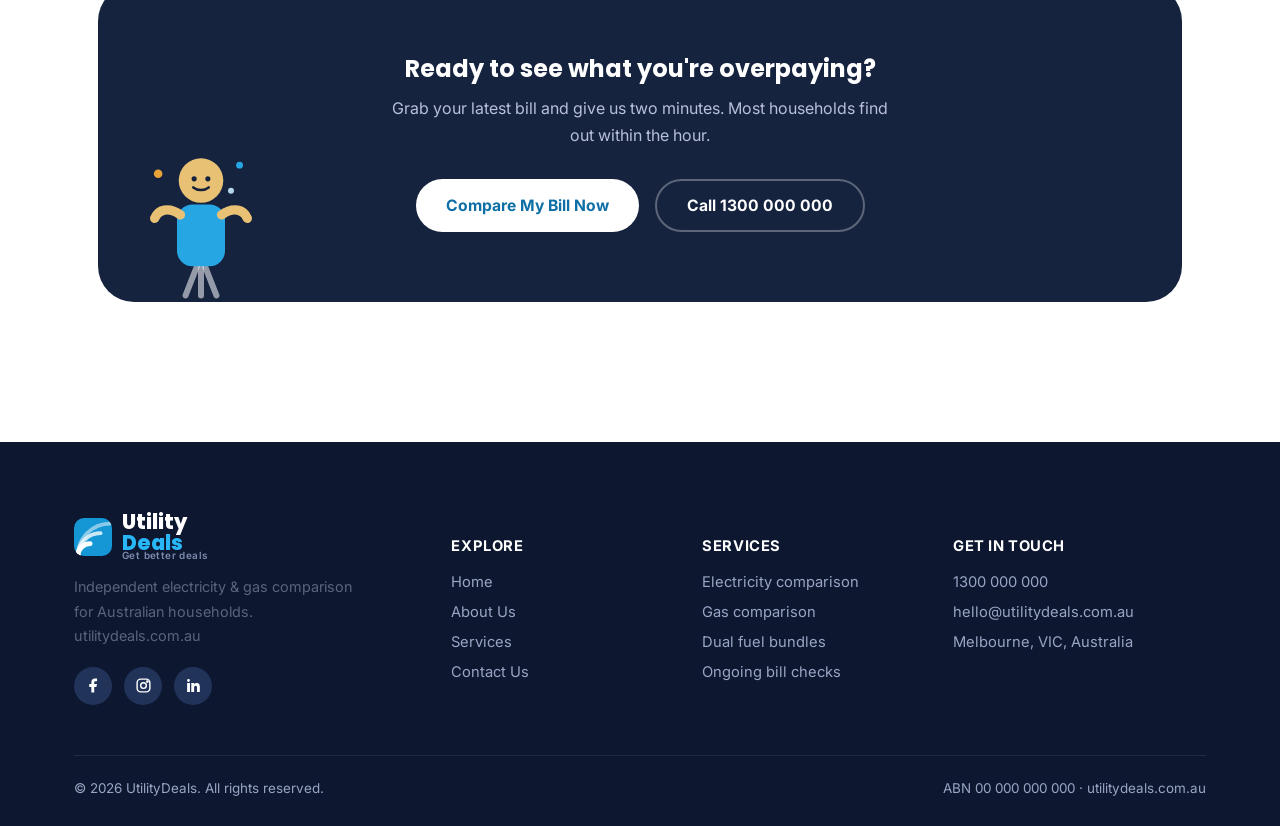
==== commit c4e12897: "Add "proven track record" and "dedicated team" sections Modeled on two of the MovingHub reference de" ====
--- a/index.html
+++ b/index.html
@@ -232,39 +232,39 @@
   </div>
 </section>
 
-<!-- ============ TRUST / REVIEWS ============ -->
+<!-- ============ TRUST / TRACK RECORD ============ -->
 <section>
   <div class="container">
-    <div class="section-head reveal">
-      <div class="eyebrow"><span class="dot"></span> What Aussies tell us</div>
-      <h2>Real feedback, always</h2>
-      <p>We only publish reviews we can verify. Our Google review wall is being refreshed right now — check back shortly, or read verified reviews directly on Google.</p>
-    </div>
-    <svg style="width:110px;margin:0 auto 6px" viewBox="0 0 160 170" fill="none">
-      <ellipse cx="80" cy="162" rx="46" ry="8" fill="#16233F" opacity=".08"/>
-      <path d="M80 154v-40" stroke="#16233F" stroke-width="7" stroke-linecap="round"/>
-      <path d="M80 114 62 154M80 114l18 40" stroke="#16233F" stroke-width="7" stroke-linecap="round"/>
-      <rect x="52" y="62" width="56" height="70" rx="18" fill="#29B6F6"/>
-      <path d="M52 92c-10 4-14 14-10 24" stroke="#FFD37A" stroke-width="11" stroke-linecap="round"/>
-      <g style="transform-origin:110px 90px" class="wave-hand">
-        <path d="M106 90c10-6 16-18 12-30" stroke="#FFD37A" stroke-width="11" stroke-linecap="round"/>
-        <rect x="102" y="52" width="16" height="26" rx="7" fill="#FFD37A"/>
-        <circle cx="110" cy="48" r="7" fill="#FFD37A"/>
-      </g>
-      <circle cx="80" cy="36" r="26" fill="#FFD37A"/>
-      <circle cx="72" cy="34" r="3" fill="#16233F"/><circle cx="88" cy="34" r="3" fill="#16233F"/>
-      <path d="M70 44c6 5 14 5 20 0" stroke="#16233F" stroke-width="3.5" stroke-linecap="round"/>
-      <path d="M60 20c5-9 26-9 32 1" stroke="#16233F" stroke-width="5" stroke-linecap="round" fill="none"/>
-    </svg>
-    <div class="trust-strip reveal">
-      <div class="stars">
-        <svg viewBox="0 0 24 24" fill="currentColor"><path d="M12 2l2.9 6.6 7.1.6-5.4 4.6 1.7 7-6.3-3.9L6 21l1.7-7L2.3 9.2l7.1-.6L12 2Z"/></svg>
-        <svg viewBox="0 0 24 24" fill="currentColor"><path d="M12 2l2.9 6.6 7.1.6-5.4 4.6 1.7 7-6.3-3.9L6 21l1.7-7L2.3 9.2l7.1-.6L12 2Z"/></svg>
-        <svg viewBox="0 0 24 24" fill="currentColor"><path d="M12 2l2.9 6.6 7.1.6-5.4 4.6 1.7 7-6.3-3.9L6 21l1.7-7L2.3 9.2l7.1-.6L12 2Z"/></svg>
-        <svg viewBox="0 0 24 24" fill="currentColor"><path d="M12 2l2.9 6.6 7.1.6-5.4 4.6 1.7 7-6.3-3.9L6 21l1.7-7L2.3 9.2l7.1-.6L12 2Z"/></svg>
-        <svg viewBox="0 0 24 24" fill="currentColor"><path d="M12 2l2.9 6.6 7.1.6-5.4 4.6 1.7 7-6.3-3.9L6 21l1.7-7L2.3 9.2l7.1-.6L12 2Z"/></svg>
-      </div>
-      <strong>Rated by real customers on Google</strong>
+    <div class="proof-grid">
+      <div class="proof-card reveal-scale">
+        <div class="proof-badge">
+          <svg viewBox="0 0 24 24" fill="currentColor"><path d="M12 2l2.9 6.6 7.1.6-5.4 4.6 1.7 7-6.3-3.9L6 21l1.7-7L2.3 9.2l7.1-.6L12 2Z"/></svg>
+        </div>
+        <div class="g-row">
+          <svg viewBox="0 0 24 24"><path fill="#fff" d="M21.35 11.1h-9.17v2.73h6.51c-.33 3.81-3.5 5.44-6.5 5.44C8.36 19.27 5 16.25 5 12s3.36-7.27 7.19-7.27c3.09 0 4.9 1.97 4.9 1.97L19 4.72S16.56 2 12.1 2C6.42 2 2.03 6.8 2.03 12s4.39 10 10.07 10c5 0 9.68-3.5 9.68-9.6 0-1.2-.16-2.3-.16-2.3Z"/></svg>
+          <strong style="font-size:1.05rem">Google Rated</strong>
+        </div>
+        <div class="stars">
+          <svg viewBox="0 0 24 24" fill="currentColor"><path d="M12 2l2.9 6.6 7.1.6-5.4 4.6 1.7 7-6.3-3.9L6 21l1.7-7L2.3 9.2l7.1-.6L12 2Z"/></svg>
+          <svg viewBox="0 0 24 24" fill="currentColor"><path d="M12 2l2.9 6.6 7.1.6-5.4 4.6 1.7 7-6.3-3.9L6 21l1.7-7L2.3 9.2l7.1-.6L12 2Z"/></svg>
+          <svg viewBox="0 0 24 24" fill="currentColor"><path d="M12 2l2.9 6.6 7.1.6-5.4 4.6 1.7 7-6.3-3.9L6 21l1.7-7L2.3 9.2l7.1-.6L12 2Z"/></svg>
+          <svg viewBox="0 0 24 24" fill="currentColor"><path d="M12 2l2.9 6.6 7.1.6-5.4 4.6 1.7 7-6.3-3.9L6 21l1.7-7L2.3 9.2l7.1-.6L12 2Z"/></svg>
+          <svg viewBox="0 0 24 24" fill="currentColor"><path d="M12 2l2.9 6.6 7.1.6-5.4 4.6 1.7 7-6.3-3.9L6 21l1.7-7L2.3 9.2l7.1-.6L12 2Z"/></svg>
+        </div>
+        <h3>4.9<span>/5 avg</span></h3>
+        <p>Rated by real Australian households</p>
+      </div>
+      <div class="proof-text reveal">
+        <div class="eyebrow"><span class="dot"></span> A proven track record</div>
+        <h2>Thousands of Aussies have already found a fairer deal</h2>
+        <p>We only publish reviews we can verify, so our Google review wall is still being refreshed — but the numbers behind it speak for themselves.</p>
+        <div class="mini-stats">
+          <div><strong>18,000+</strong><span>Households helped</span></div>
+          <div><strong>$412</strong><span>Average yearly saving</span></div>
+          <div><strong>10 min</strong><span>Typical time to switch</span></div>
+        </div>
+        <a href="contact.html" class="btn btn-primary">Get My Free Comparison</a>
+      </div>
     </div>
     <div class="review-placeholder reveal">
       Verified Google reviews are being added here shortly.
--- a/css/style.css
+++ b/css/style.css
@@ -347,6 +347,51 @@
   background: var(--cream-2);
 }
 
+/* ---------- Proof / track record ---------- */
+.proof-grid { display: grid; grid-template-columns: 380px 1fr; gap: 56px; align-items: center; margin-bottom: 40px; }
+.proof-card {
+  background: linear-gradient(150deg, var(--coral) 0%, var(--coral-dark) 100%);
+  border-radius: 32px; padding: 48px 36px; text-align: center; color: var(--white);
+  box-shadow: var(--shadow); position: relative; overflow: hidden;
+}
+.proof-card::before {
+  content: ""; position: absolute; width: 220px; height: 220px; border-radius: 50%;
+  background: rgba(255,255,255,.08); top: -80px; right: -80px;
+}
+.proof-badge {
+  width: 84px; height: 84px; margin: 0 auto 18px; border-radius: 26px;
+  background: var(--green); display: flex; align-items: center; justify-content: center;
+  transform: rotate(-8deg); box-shadow: 0 14px 28px rgba(0,0,0,.18);
+  animation: floaty 5s ease-in-out infinite;
+}
+.proof-badge svg { width: 42px; height: 42px; color: var(--white); }
+.proof-card .g-row { display: flex; align-items: center; justify-content: center; gap: 8px; margin-bottom: 8px; position: relative; }
+.proof-card .g-row svg { width: 22px; height: 22px; }
+.proof-card .stars { display: flex; justify-content: center; gap: 3px; margin-bottom: 16px; position: relative; }
+.proof-card .stars svg { width: 17px; height: 17px; color: #FFB238; }
+.proof-card h3 { color: var(--white); font-size: 2.6rem; margin-bottom: 4px; position: relative; }
+.proof-card h3 span { font-size: 1.1rem; font-weight: 600; opacity: .75; }
+.proof-card p { color: rgba(255,255,255,.85); margin: 0; position: relative; font-size: .92rem; }
+.proof-text .mini-stats { display: flex; gap: 30px; flex-wrap: wrap; margin: 22px 0 28px; }
+.proof-text .mini-stats div strong { display: block; font-size: 1.5rem; color: var(--navy); font-family: 'Poppins',sans-serif; }
+.proof-text .mini-stats div span { font-size: .84rem; color: var(--text-muted); }
+
+/* ---------- Dedicated team panel ---------- */
+.badges-row {
+  display: flex; align-items: center; justify-content: center; gap: 36px; flex-wrap: wrap;
+  padding-bottom: 50px; margin-bottom: 50px; border-bottom: 1px solid var(--border);
+}
+.badges-row span { font-weight: 800; font-size: .78rem; letter-spacing: .07em; color: var(--text-muted); }
+.team-photo-grid { display: grid; grid-template-columns: .85fr 1.15fr; gap: 54px; align-items: center; }
+.team-photo-panel {
+  position: relative; border-radius: 32px; overflow: hidden; height: 420px;
+  background: linear-gradient(150deg, #0D6FA6 0%, var(--coral) 55%, #29B6F6 100%);
+}
+.team-photo-panel .office-blob {
+  position: absolute; border-radius: 50%; background: rgba(255,255,255,.08);
+}
+.team-photo-panel .figures { position: absolute; inset: 0; display: flex; align-items: flex-end; justify-content: center; gap: 6px; }
+
 /* ---------- FAQ ---------- */
 .faq-list { max-width: 780px; margin: 0 auto; }
 .faq-item { border-bottom: 1px solid var(--border); }
@@ -509,7 +554,9 @@
 
 /* ---------- Responsive ---------- */
 @media (max-width: 980px) {
-  .hero-grid, .split, .split.rev, .contact-grid { grid-template-columns: 1fr; }
+  .hero-grid, .split, .split.rev, .contact-grid, .proof-grid, .team-photo-grid { grid-template-columns: 1fr; }
+  .team-photo-panel { height: 320px; }
+  .badges-row { gap: 20px 28px; }
   .split.rev { direction: ltr; }
   .hero-art { height: 340px; order: -1; }
   .pain-grid, .diff-grid, .service-grid { grid-template-columns: 1fr; }
